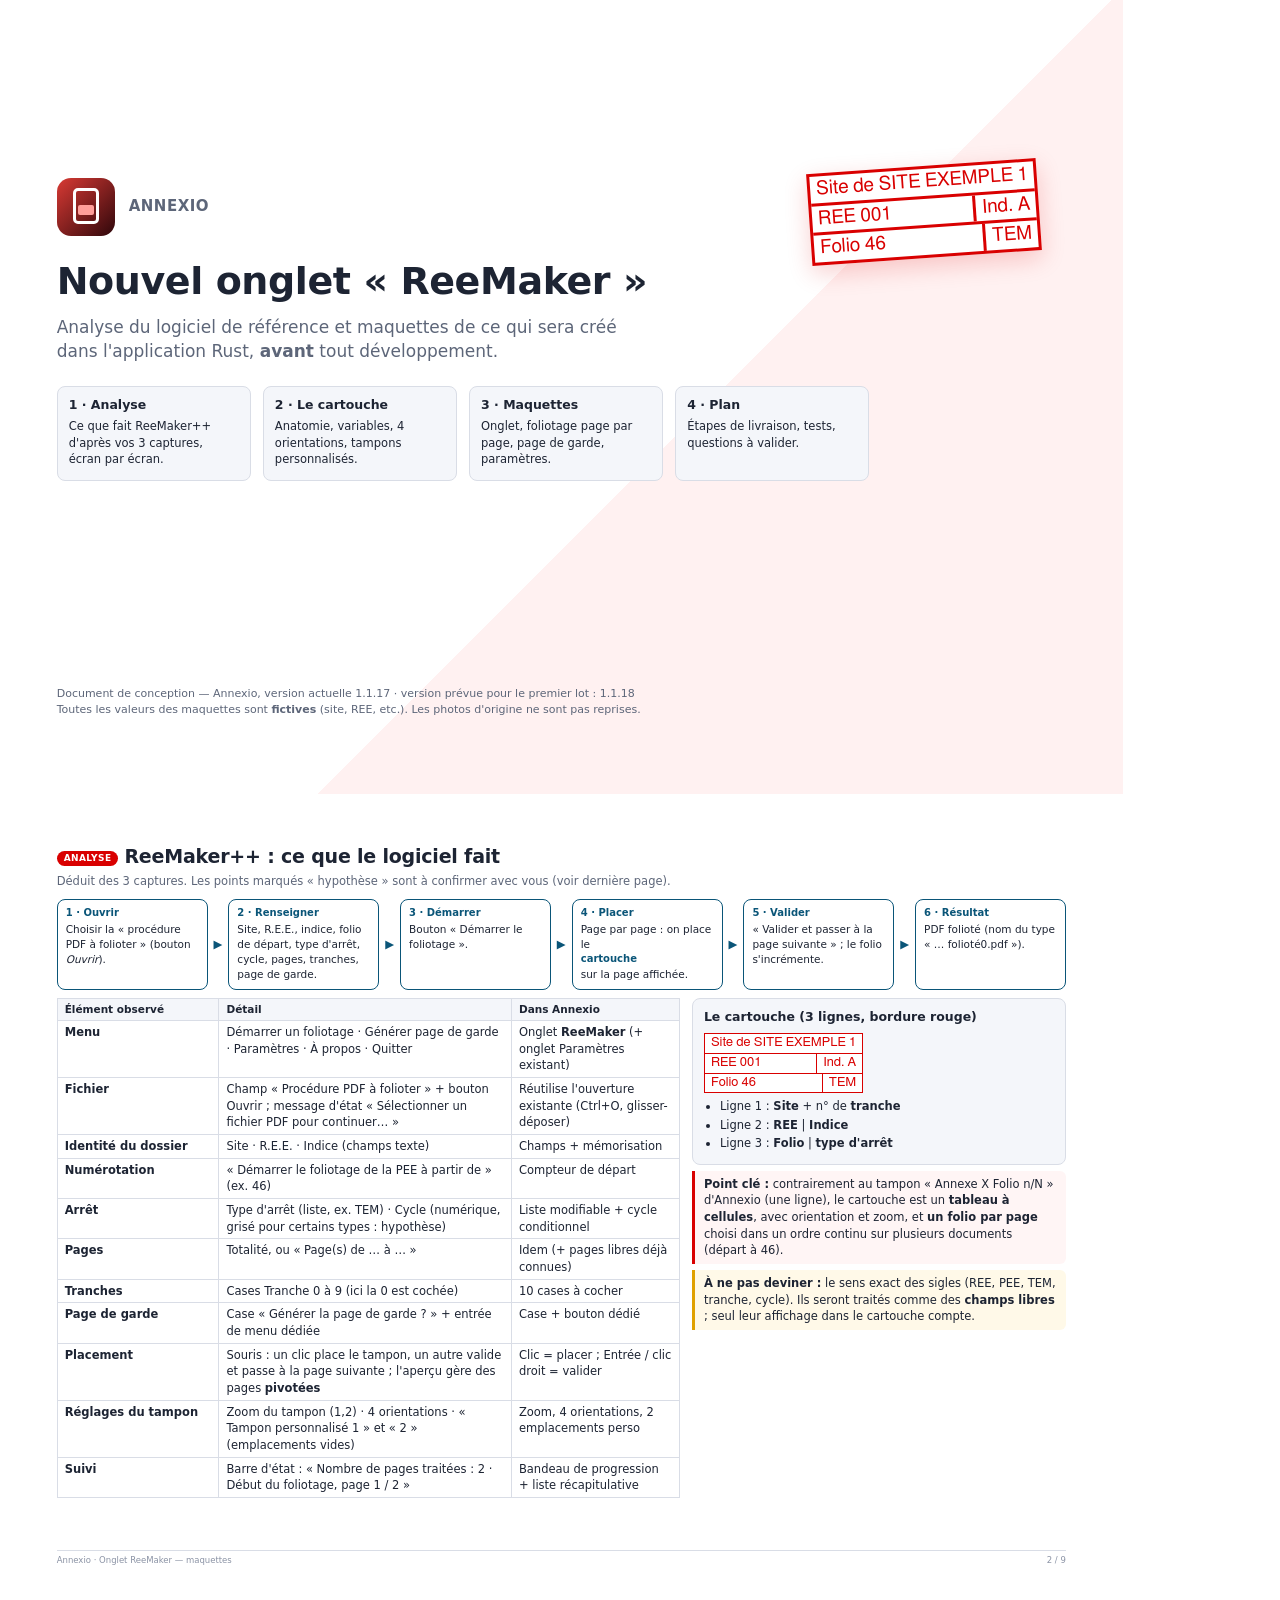
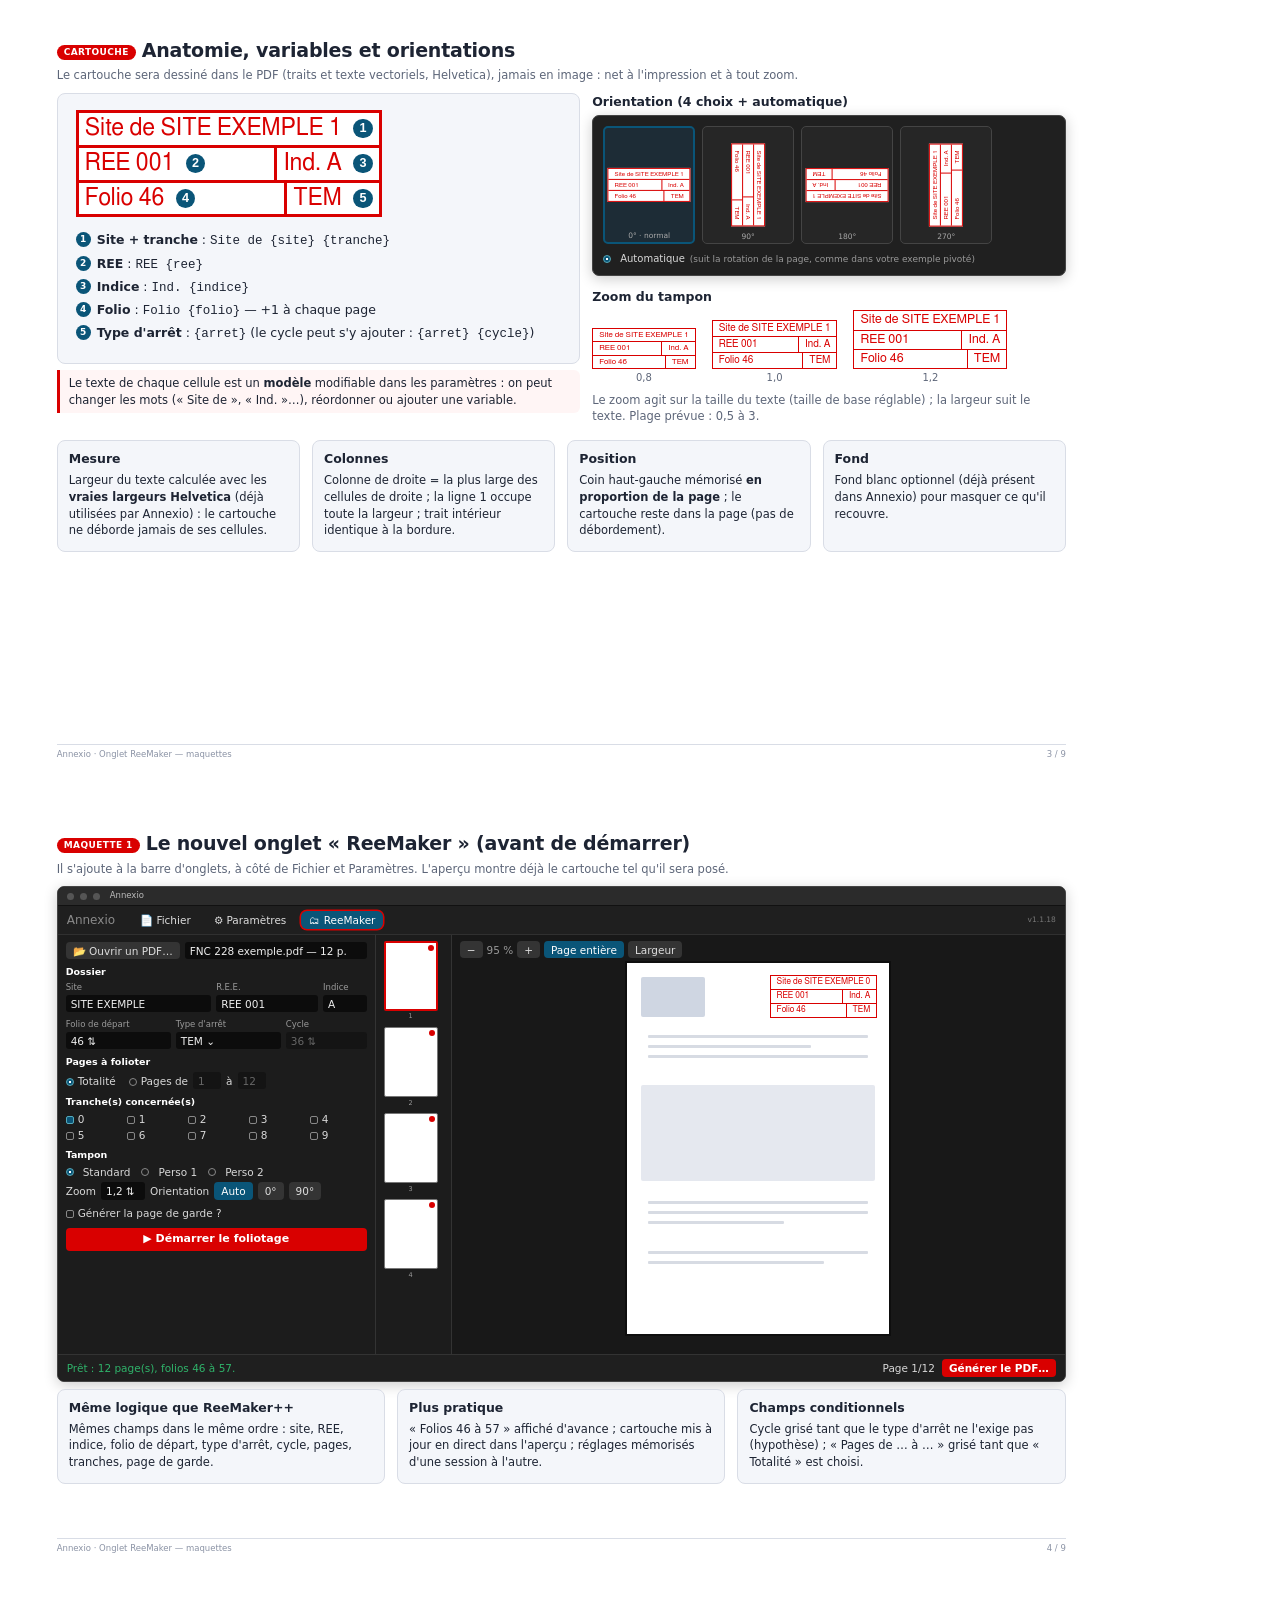
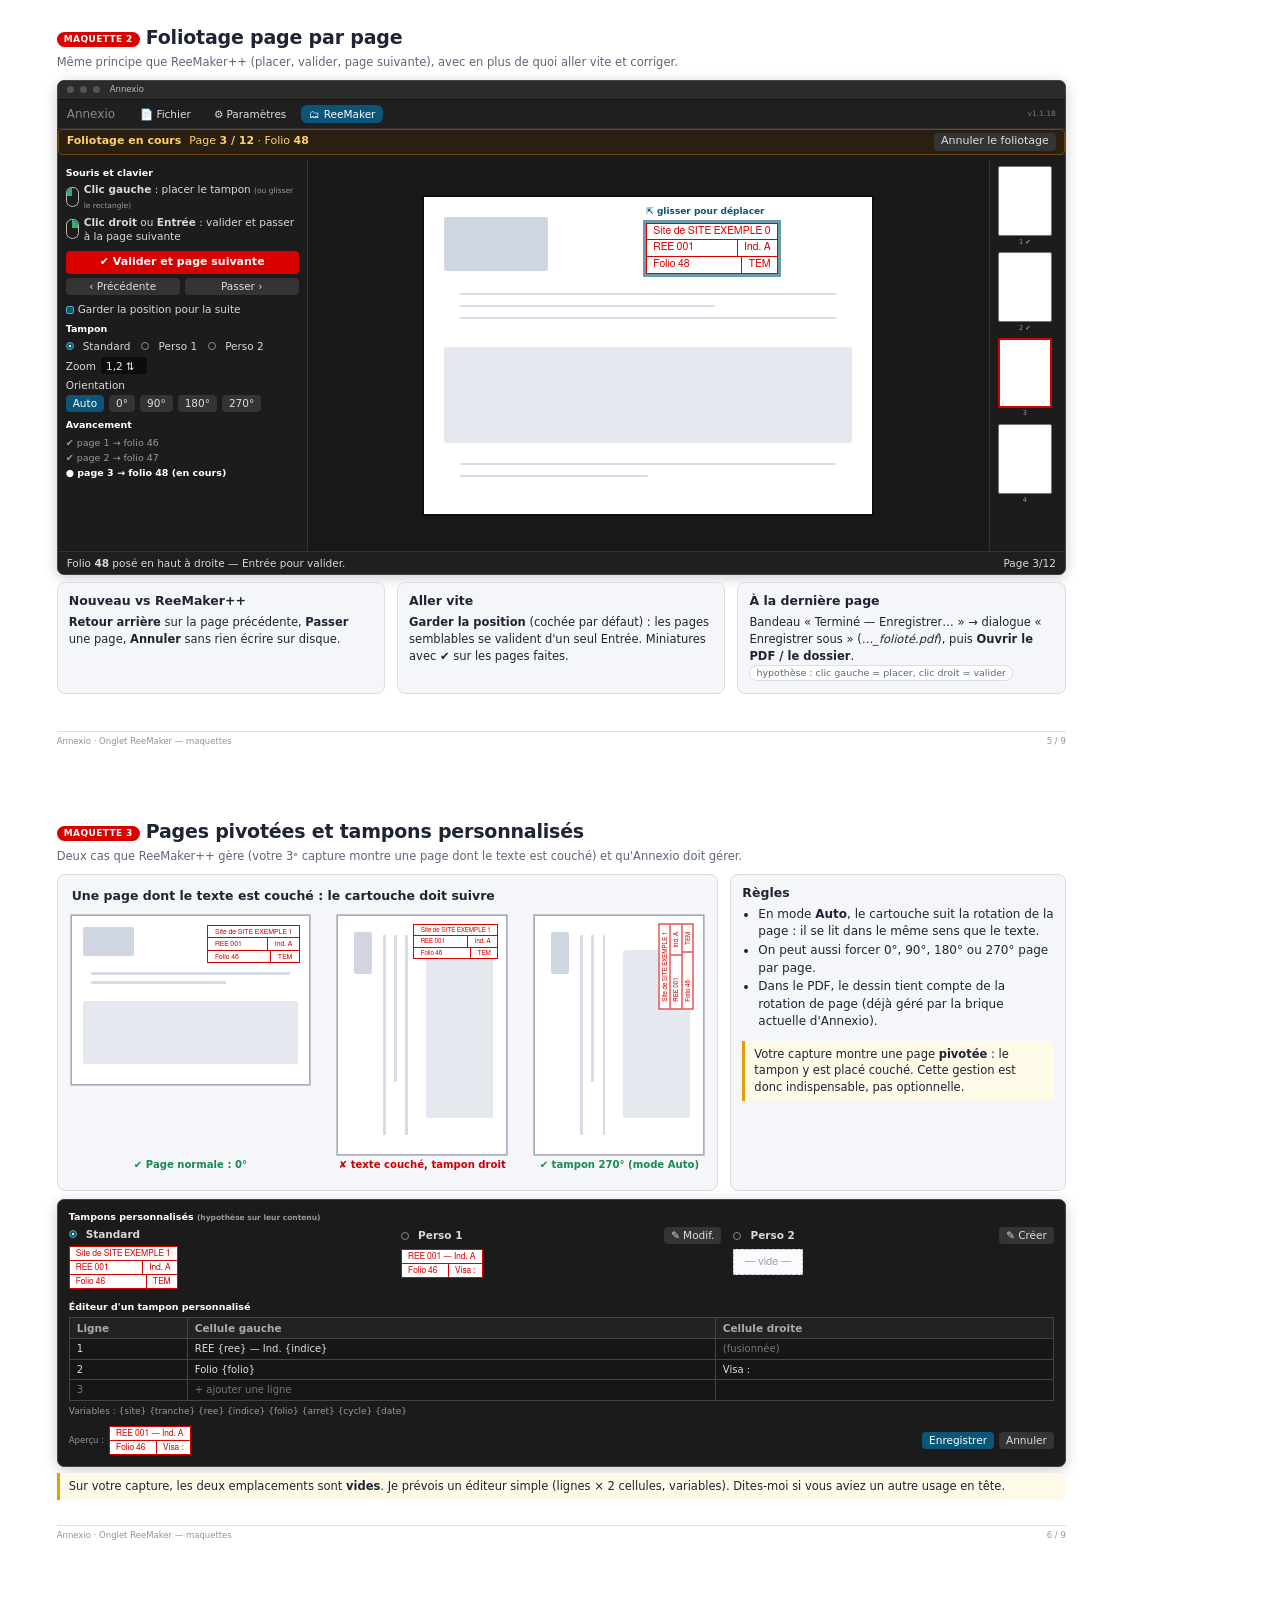
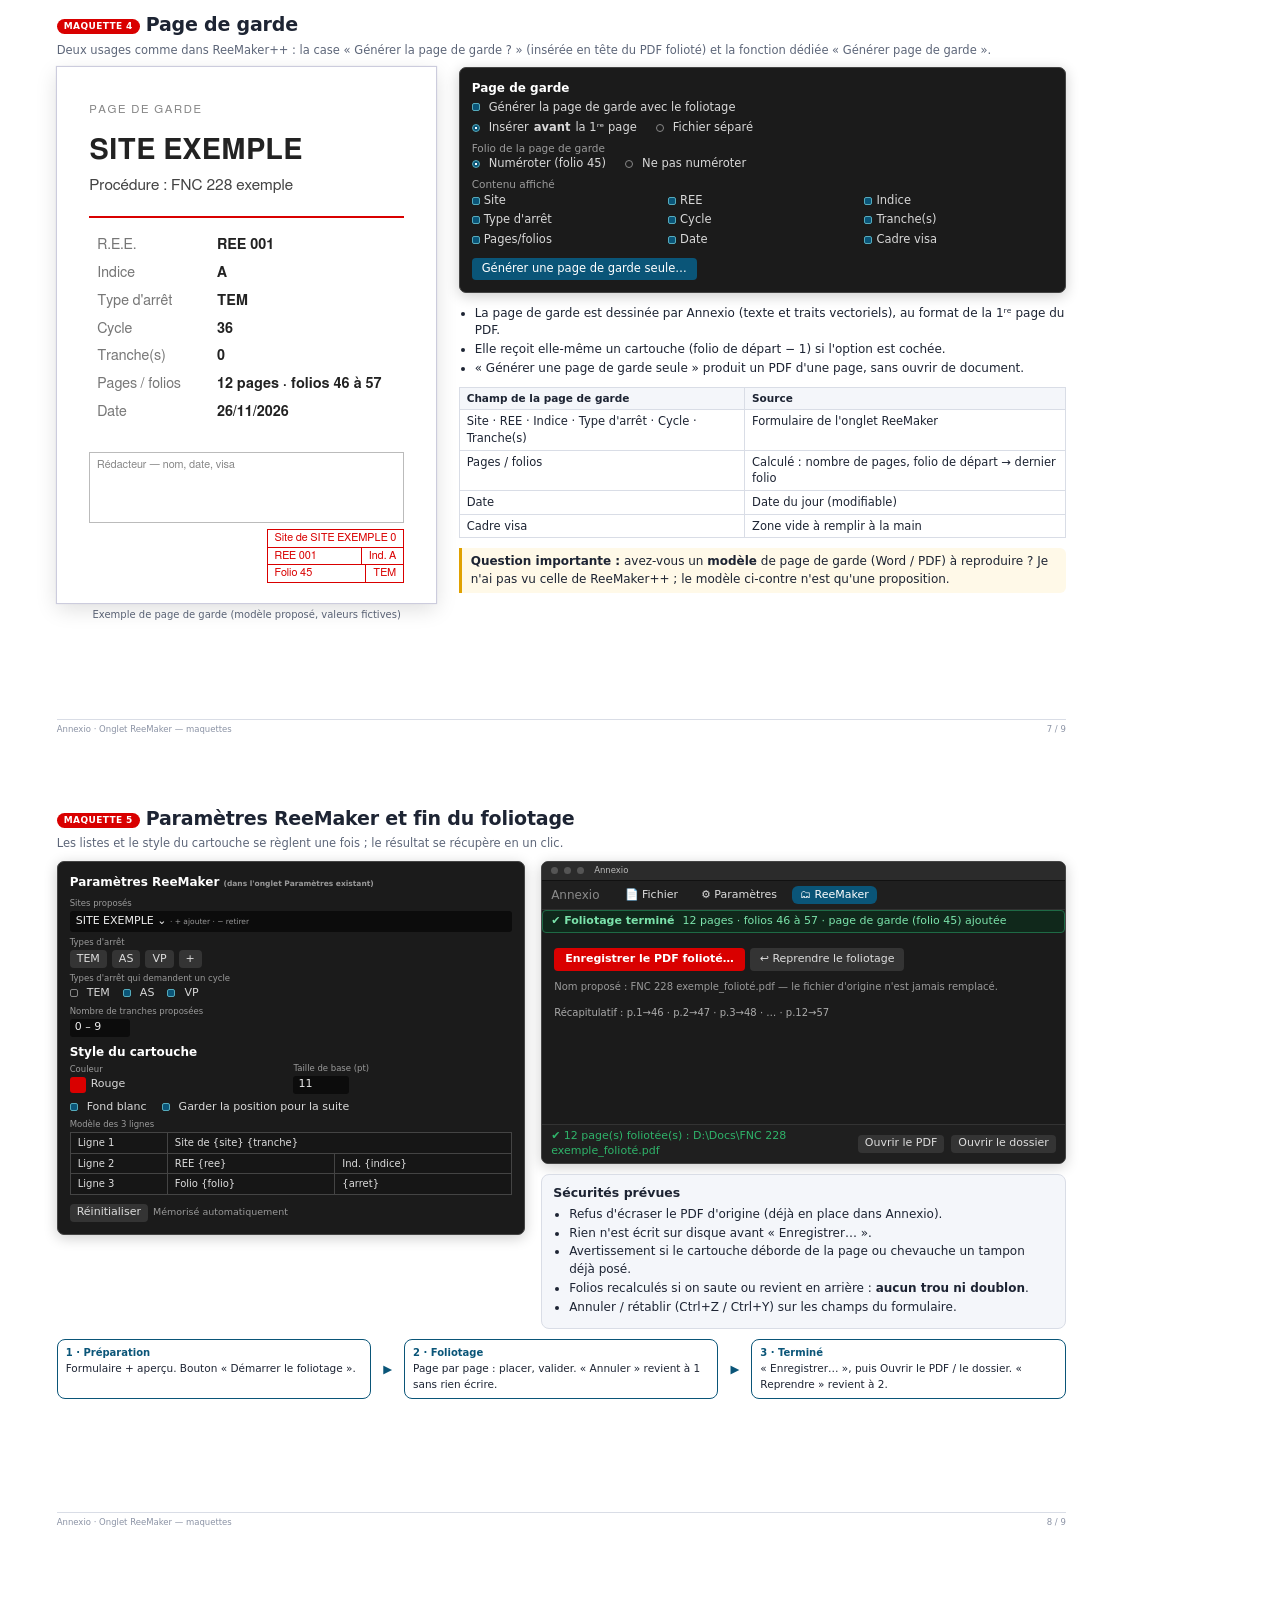
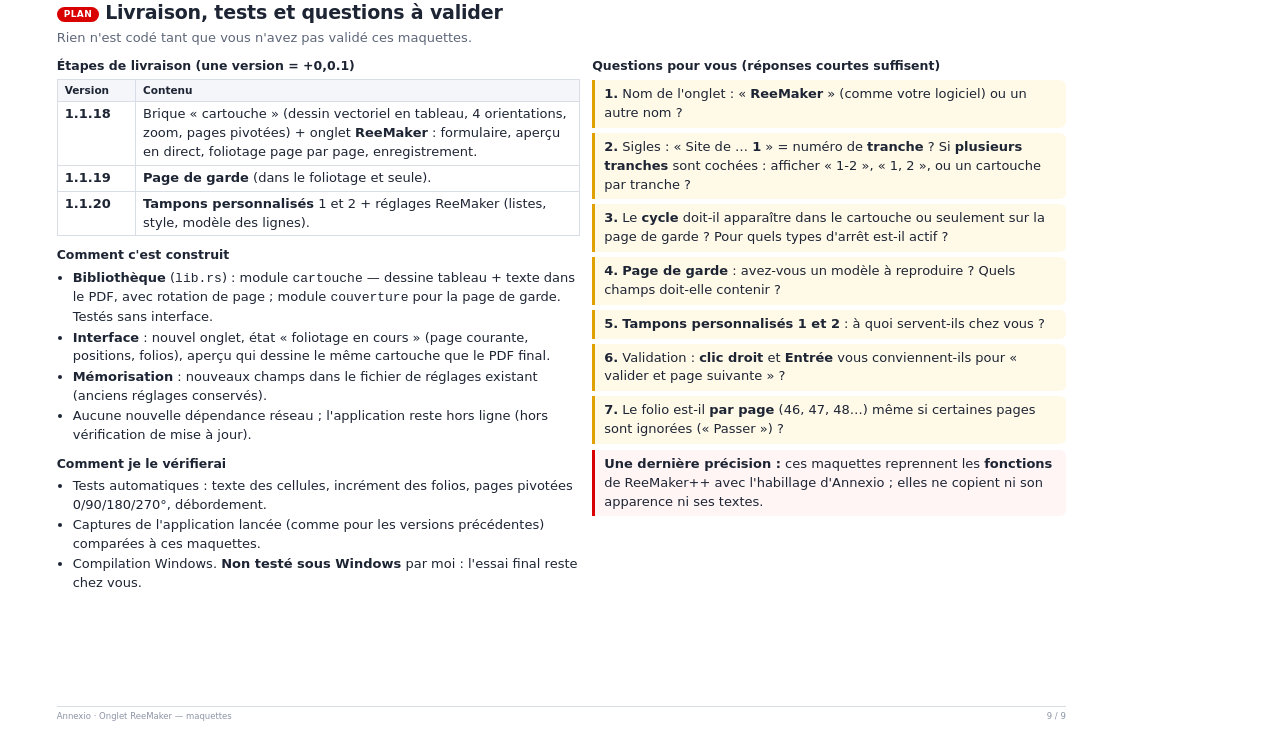
==== docs/maquettes-reemaker.html @ ac5a600b "docs: analyse de ReeMaker++ et maquettes de l'onglet ReeMaker (PDF + source HTML) Co-Authored-By: Cl" ====
<!doctype html>
<html lang="fr">
<head>
<meta charset="utf-8">
<title>Annexio — onglet ReeMaker : analyse et maquettes</title>
<style>
@page { size: 297mm 210mm; margin: 0; }
:root { --red:#d90000; --ink:#1d2433; --mut:#5d6679; --line:#d9dde6; --soft:#f4f6fa; --acc:#0a5578; }
* { box-sizing: border-box; }
html, body { margin:0; padding:0; }
body { font-family: Inter, "DejaVu Sans", sans-serif; color: var(--ink); font-size: 11.5px; line-height: 1.45; }
.page { width:297mm; height:210mm; padding:13mm 15mm 11mm; position:relative; overflow:hidden; page-break-after:always; background:#fff; }
.page:last-child { page-break-after:auto; }
h1 { font-size:27px; margin:0 0 4px; letter-spacing:-.4px; }
h2 { font-size:19px; margin:0 0 3px; letter-spacing:-.2px; }
h3 { font-size:12.5px; margin:0 0 4px; }
.sub { color:var(--mut); margin:0 0 9px; }
.tag { display:inline-block; background:var(--red); color:#fff; font-size:9px; font-weight:700; padding:1px 7px; border-radius:9px; letter-spacing:.4px; vertical-align:2px; margin-right:6px; }
.foot { position:absolute; left:15mm; right:15mm; bottom:5.5mm; display:flex; justify-content:space-between; color:#8b93a5; font-size:8.5px; border-top:1px solid var(--line); padding-top:3px; }
.cols { display:flex; gap:12px; }
.card { background:var(--soft); border:1px solid var(--line); border-radius:8px; padding:9px 11px; }
.card p, .card ul { margin:3px 0; }
ul { padding-left:16px; margin:3px 0; }
li { margin:1.5px 0; }
.note { border-left:3px solid var(--red); background:#fff5f5; padding:5px 9px; border-radius:0 6px 6px 0; margin:6px 0; }
.q { border-left:3px solid #e0a100; background:#fff9e8; padding:5px 9px; border-radius:0 6px 6px 0; margin:5px 0; }
table { border-collapse:collapse; width:100%; }
th, td { border:1px solid var(--line); padding:3px 7px; text-align:left; vertical-align:top; }
th { background:var(--soft); font-size:10.5px; }
.pill { display:inline-block; border:1px solid var(--line); background:#fff; border-radius:9px; padding:0 6px; font-size:9.5px; color:var(--mut); }
.flow { display:flex; align-items:stretch; gap:6px; margin:8px 0; }
.step { flex:1; background:#fff; border:1.5px solid var(--acc); border-radius:8px; padding:6px 8px; font-size:10.5px; position:relative; }
.step b { display:block; color:var(--acc); font-size:10px; margin-bottom:1px; }
.arrow { align-self:center; color:var(--acc); font-weight:700; }

/* ── cartouche ── */
.cart { display:inline-block; border:var(--b,1.5px) solid var(--red); color:var(--red); background:#fff; font-family: FreeSans, Arial, Helvetica, sans-serif; font-size:var(--fs,11px); line-height:1.3; text-align:left; white-space:nowrap; }
.cart .row { display:flex; border-top:var(--b,1.5px) solid var(--red); }
.cart .row:first-child { border-top:0; }
.cart .c { padding:1px 6px; }
.cart .c + .c { border-left:var(--b,1.5px) solid var(--red); }
.cart .g { flex:1; }
.cart .r { text-align:right; }
.cart.empty { border:1.5px dashed #b8bfce; color:#9aa2b4; background:#fafbfd; }
.cart.empty .c { padding:5px 10px; }

/* ── fenêtre Annexio (thème sombre) ── */
.win { width:100%; background:#1b1b1b; color:#d8d8d8; border:1px solid #444; border-radius:7px; overflow:hidden; font-size:9px; line-height:1.35; display:flex; flex-direction:column; box-shadow:0 3px 14px #0003; }
.titlebar { background:#2b2b2b; padding:3px 9px; display:flex; align-items:center; gap:6px; border-bottom:1px solid #111; }
.titlebar .dot { width:7px; height:7px; border-radius:50%; background:#555; }
.titlebar .t { margin-left:4px; color:#bbb; font-size:8.5px; }
.tabs { display:flex; align-items:center; gap:7px; padding:5px 9px; border-bottom:1px solid #303030; background:#1f1f1f; }
.tabs .h { font-size:12px; color:#8a8a8a; margin-right:10px; }
.tab { padding:2px 8px; border-radius:6px; color:#ddd; }
.tab.on { background:var(--acc); color:#fff; }
.tab.new { box-shadow:0 0 0 1.5px var(--red); }
.tabs .v { margin-left:auto; color:#777; font-size:7.5px; }
.body { display:flex; flex:1; min-height:0; }
.left { width:var(--lw,185px); border-right:1px solid #333; padding:7px 8px; overflow:hidden; background:#1c1c1c; }
.thumbs { width:76px; border-right:1px solid #333; padding:6px 8px; background:#1c1c1c; }
.th { width:54px; height:70px; background:#fff; border:1px solid #777; border-radius:2px; margin-bottom:16px; position:relative; }
.th.cur { border:2px solid var(--red); }
.th i { position:absolute; right:2px; top:2px; width:6px; height:6px; border-radius:50%; background:var(--red); }
.th span { position:absolute; bottom:-12px; left:0; right:0; text-align:center; font-size:6.5px; color:#999; }
.prev { flex:1; background:#181818; position:relative; padding:6px 8px; }
.zoom { display:flex; gap:4px; align-items:center; margin-bottom:5px; }
.bar { display:flex; align-items:center; gap:6px; padding:4px 9px; border-top:1px solid #333; background:#1f1f1f; }
.bar .ok { color:#2fb36a; }
.bar .sp { margin-left:auto; display:flex; gap:7px; align-items:center; }
.mouse { display:inline-block; width:13px; height:20px; border:1.5px solid #bbb; border-radius:7px 7px 8px 8px; position:relative; flex:none; }
.mouse::before { content:''; position:absolute; top:0; width:50%; height:8px; background:#2fb36a; }
.mouse.l::before { left:0; border-radius:6px 0 0 0; }
.mouse.r::before { right:0; border-radius:0 6px 0 0; }
.btn { white-space:nowrap; display:inline-block; background:#343434; border-radius:4px; padding:1.5px 7px; color:#ddd; }
.btn.red { background:var(--red); color:#fff; font-weight:700; }
.btn.blue { background:var(--acc); color:#fff; }
.btn.big { padding:4px 8px; text-align:center; display:block; }
.lab { color:#9a9a9a; font-size:8.5px; margin:5px 0 1.5px; }
.sec { color:#fff; font-weight:700; margin:7px 0 3px; font-size:9.5px; }
.inp { background:#0c0c0c; border-radius:3px; padding:1.5px 5px; min-height:14px; color:#eee; display:block; }
.inp.dis { color:#666; background:#141414; }
.row2 { display:flex; gap:5px; align-items:center; }
.cb { display:inline-block; width:8px; height:8px; border:1px solid #888; border-radius:2px; margin-right:4px; vertical-align:-1px; }
.cb.on { background:var(--acc); border-color:#5ab; }
.rb { display:inline-block; width:8px; height:8px; border:1px solid #888; border-radius:50%; margin-right:4px; vertical-align:-1px; }
.rb.on { background:radial-gradient(#fff 0 28%, var(--acc) 32%); border-color:#5ab; }
.grid3 { display:grid; grid-template-columns:repeat(3,1fr); gap:1.5px 4px; }
.sheet { background:#fff; position:relative; box-shadow:0 0 0 2px #0006; margin:0 auto; }
.sheet .ln { position:absolute; left:8%; right:8%; height:2.5px; background:#d7dbe3; border-radius:1px; }
.sheet .bl { position:absolute; background:#e5e8ef; border-radius:2px; }
.banner { background:#2a1f10; border:1px solid #6a4a10; color:#ffcf70; padding:3px 8px; border-radius:4px; margin-bottom:5px; display:flex; gap:8px; align-items:center; }
.hint { color:#999; font-size:7.5px; }
.callout { position:absolute; background:var(--red); color:#fff; font-weight:700; font-size:9px; width:16px; height:16px; border-radius:50%; text-align:center; line-height:16px; box-shadow:0 0 0 2px #fff; }
.legend { counter-reset:n; margin:0; padding:0; list-style:none; }
.legend li { counter-increment:n; padding-left:21px; position:relative; margin:4px 0; }
.legend li::before { content:counter(n); position:absolute; left:0; top:1px; width:15px; height:15px; border-radius:50%; background:var(--acc); color:#fff; font-weight:700; font-size:9px; text-align:center; line-height:15px; }
.orient { display:flex; gap:7px; }
.tile { width:92px; height:118px; background:#262626; border:1px solid #444; border-radius:5px; position:relative; }
.tile.on { border:2px solid var(--acc); background:#1d2c36; }
.tile .cart { position:absolute; left:50%; top:50%; transform:translate(-50%,-50%) rotate(var(--rot,0deg)); --fs:6.2px; --b:1px; }
.tile em { position:absolute; bottom:1px; left:0; right:0; text-align:center; font-style:normal; font-size:7.5px; color:#aaa; }
.bd { font-style:normal; display:inline-block; background:var(--acc); color:#fff; border-radius:50%; font-size:.55em; width:1.55em; height:1.55em; line-height:1.55em; text-align:center; vertical-align:middle; margin-left:.45em; font-family:Inter,sans-serif; font-weight:700; }
.vl { position:absolute; top:8%; bottom:8%; width:2.5px; background:#d7dbe3; border-radius:1px; }
.bad { position:absolute; left:0; right:0; bottom:-17px; text-align:center; font-size:9px; font-weight:700; }
.win.big { font-size:10.5px; }
.kbd { display:inline-block; border:1px solid #c3c9d6; border-bottom-width:2px; background:#fff; border-radius:4px; padding:0 5px; font-size:9.5px; font-family:inherit; }
</style>
</head>
<body>

<!-- ══════════ 1. COUVERTURE ══════════ -->
<section class="page" style="background:linear-gradient(135deg,#fff 0 58%,#fff1f1 58%)">
  <div style="margin-top:34mm">
    <div style="display:flex; align-items:center; gap:14px; margin-bottom:18px">
      <div style="width:58px;height:58px;border-radius:14px;background:linear-gradient(135deg,#d93a34,#2f070b);position:relative">
        <div style="position:absolute;left:16px;top:10px;width:26px;height:36px;border:3.5px solid #fff;border-radius:5px"></div>
        <div style="position:absolute;left:21px;top:27px;width:16px;height:10px;background:#ff9f9a;border-radius:2px"></div>
      </div>
      <div style="font-size:15px;color:var(--mut);letter-spacing:.5px;font-weight:600">ANNEXIO</div>
    </div>
    <h1 style="font-size:38px">Nouvel onglet « ReeMaker »</h1>
    <p style="font-size:17px;color:var(--mut);margin:6px 0 22px">Analyse du logiciel de référence et maquettes de ce qui sera créé<br>dans l'application Rust, <b>avant</b> tout développement.</p>
    <div class="cols" style="max-width:215mm">
      <div class="card" style="flex:1"><h3>1 · Analyse</h3><p>Ce que fait ReeMaker++ d'après vos 3 captures, écran par écran.</p></div>
      <div class="card" style="flex:1"><h3>2 · Le cartouche</h3><p>Anatomie, variables, 4 orientations, tampons personnalisés.</p></div>
      <div class="card" style="flex:1"><h3>3 · Maquettes</h3><p>Onglet, foliotage page par page, page de garde, paramètres.</p></div>
      <div class="card" style="flex:1"><h3>4 · Plan</h3><p>Étapes de livraison, tests, questions à valider.</p></div>
    </div>
  </div>
  <div style="position:absolute; left:15mm; bottom:20mm; color:var(--mut); font-size:11px">
    Document de conception — Annexio, version actuelle 1.1.17 · version prévue pour le premier lot : 1.1.18<br>
    Toutes les valeurs des maquettes sont <b>fictives</b> (site, REE, etc.). Les photos d'origine ne sont pas reprises.
  </div>
  <div style="position:absolute; right:22mm; top:44mm" >
    <div class="cart" style="--fs:19px;--b:3px;transform:rotate(-4deg);box-shadow:0 8px 24px #d9000030">
      <div class="row"><div class="c g">Site de SITE EXEMPLE 1</div></div>
      <div class="row"><div class="c g">REE 001</div><div class="c">Ind. A</div></div>
      <div class="row"><div class="c g">Folio 46</div><div class="c">TEM</div></div>
    </div>
  </div>
</section>

<!-- ══════════ 2. ANALYSE ══════════ -->
<section class="page">
  <h2><span class="tag">ANALYSE</span>ReeMaker++ : ce que le logiciel fait</h2>
  <p class="sub">Déduit des 3 captures. Les points marqués « hypothèse » sont à confirmer avec vous (voir dernière page).</p>

  <div class="flow">
    <div class="step"><b>1 · Ouvrir</b>Choisir la « procédure PDF à folioter » (bouton <i>Ouvrir</i>).</div><div class="arrow">▶</div>
    <div class="step"><b>2 · Renseigner</b>Site, R.E.E., indice, folio de départ, type d'arrêt, cycle, pages, tranches, page de garde.</div><div class="arrow">▶</div>
    <div class="step"><b>3 · Démarrer</b>Bouton « Démarrer le foliotage ».</div><div class="arrow">▶</div>
    <div class="step"><b>4 · Placer</b>Page par page : on place le <b>cartouche</b> sur la page affichée.</div><div class="arrow">▶</div>
    <div class="step"><b>5 · Valider</b>« Valider et passer à la page suivante » ; le folio s'incrémente.</div><div class="arrow">▶</div>
    <div class="step"><b>6 · Résultat</b>PDF folioté (nom du type « … folioté0.pdf »).</div>
  </div>

  <div class="cols">
    <div style="flex:1.25">
      <table>
        <tr><th style="width:26%">Élément observé</th><th>Détail</th><th style="width:27%">Dans Annexio</th></tr>
        <tr><td><b>Menu</b></td><td>Démarrer un foliotage · Générer page de garde · Paramètres · À propos · Quitter</td><td>Onglet <b>ReeMaker</b> (+ onglet Paramètres existant)</td></tr>
        <tr><td><b>Fichier</b></td><td>Champ « Procédure PDF à folioter » + bouton Ouvrir ; message d'état « Sélectionner un fichier PDF pour continuer… »</td><td>Réutilise l'ouverture existante (Ctrl+O, glisser-déposer)</td></tr>
        <tr><td><b>Identité du dossier</b></td><td>Site · R.E.E. · Indice (champs texte)</td><td>Champs + mémorisation</td></tr>
        <tr><td><b>Numérotation</b></td><td>« Démarrer le foliotage de la PEE à partir de » (ex. 46)</td><td>Compteur de départ</td></tr>
        <tr><td><b>Arrêt</b></td><td>Type d'arrêt (liste, ex. TEM) · Cycle (numérique, grisé pour certains types : hypothèse)</td><td>Liste modifiable + cycle conditionnel</td></tr>
        <tr><td><b>Pages</b></td><td>Totalité, ou « Page(s) de … à … »</td><td>Idem (+ pages libres déjà connues)</td></tr>
        <tr><td><b>Tranches</b></td><td>Cases Tranche 0 à 9 (ici la 0 est cochée)</td><td>10 cases à cocher</td></tr>
        <tr><td><b>Page de garde</b></td><td>Case « Générer la page de garde ? » + entrée de menu dédiée</td><td>Case + bouton dédié</td></tr>
        <tr><td><b>Placement</b></td><td>Souris : un clic place le tampon, un autre valide et passe à la page suivante ; l'aperçu gère des pages <b>pivotées</b></td><td>Clic = placer ; Entrée / clic droit = valider</td></tr>
        <tr><td><b>Réglages du tampon</b></td><td>Zoom du tampon (1,2) · 4 orientations · « Tampon personnalisé 1 » et « 2 » (emplacements vides)</td><td>Zoom, 4 orientations, 2 emplacements perso</td></tr>
        <tr><td><b>Suivi</b></td><td>Barre d'état : « Nombre de pages traitées : 2 · Début du foliotage, page 1 / 2 »</td><td>Bandeau de progression + liste récapitulative</td></tr>
      </table>
    </div>
    <div style="flex:.75">
      <div class="card">
        <h3>Le cartouche (3 lignes, bordure rouge)</h3>
        <div style="margin:7px 0 5px">
          <div class="cart" style="--fs:13px"><div class="row"><div class="c g">Site de SITE EXEMPLE 1</div></div><div class="row"><div class="c g">REE 001</div><div class="c">Ind. A</div></div><div class="row"><div class="c g">Folio 46</div><div class="c">TEM</div></div></div>
        </div>
        <ul>
          <li>Ligne 1 : <b>Site</b> + n° de <b>tranche</b></li>
          <li>Ligne 2 : <b>REE</b> | <b>Indice</b></li>
          <li>Ligne 3 : <b>Folio</b> | <b>type d'arrêt</b></li>
        </ul>
      </div>
      <div class="note"><b>Point clé :</b> contrairement au tampon « Annexe X Folio n/N » d'Annexio (une ligne), le cartouche est un <b>tableau à cellules</b>, avec orientation et zoom, et <b>un folio par page</b> choisi dans un ordre continu sur plusieurs documents (départ à 46).</div>
      <div class="q"><b>À ne pas deviner :</b> le sens exact des sigles (REE, PEE, TEM, tranche, cycle). Ils seront traités comme des <b>champs libres</b> ; seul leur affichage dans le cartouche compte.</div>
    </div>
  </div>
  <div class="foot"><span>Annexio · Onglet ReeMaker — maquettes</span><span>2 / 9</span></div>
</section>

<!-- ══════════ 3. CARTOUCHE ══════════ -->
<section class="page">
  <h2><span class="tag">CARTOUCHE</span>Anatomie, variables et orientations</h2>
  <p class="sub">Le cartouche sera dessiné dans le PDF (traits et texte vectoriels, Helvetica), jamais en image : net à l'impression et à tout zoom.</p>
  <div class="cols">
    <div style="flex:1.05">
      <div class="card" style="padding:16px 18px">
        <div class="cart" style="--fs:23px;--b:3px">
          <div class="row"><div class="c g">Site de SITE EXEMPLE 1 <i class="bd">1</i></div></div>
          <div class="row"><div class="c g">REE 001 <i class="bd">2</i></div><div class="c">Ind. A <i class="bd">3</i></div></div>
          <div class="row"><div class="c g">Folio 46 <i class="bd">4</i></div><div class="c">TEM <i class="bd">5</i></div></div>
        </div>
        <ol class="legend" style="margin-top:14px;font-size:12.5px">
          <li><b>Site + tranche</b> : <code>Site de {site} {tranche}</code></li>
          <li><b>REE</b> : <code>REE {ree}</code></li>
          <li><b>Indice</b> : <code>Ind. {indice}</code></li>
          <li><b>Folio</b> : <code>Folio {folio}</code> — +1 à chaque page</li>
          <li><b>Type d'arrêt</b> : <code>{arret}</code> (le cycle peut s'y ajouter : <code>{arret} {cycle}</code>)</li>
        </ol>
      </div>
      <div class="note">Le texte de chaque cellule est un <b>modèle</b> modifiable dans les paramètres : on peut changer les mots (« Site de », « Ind. »…), réordonner ou ajouter une variable.</div>
    </div>
    <div style="flex:.95">
      <h3>Orientation (4 choix + automatique)</h3>
      <div class="win" style="background:#202020; padding:10px">
        <div class="orient">
          <div class="tile on" style="--rot:0deg"><div class="cart" style="--fs:6.2px;--b:1px;"><div class="row"><div class="c g">Site de SITE EXEMPLE 1</div></div><div class="row"><div class="c g">REE 001</div><div class="c">Ind. A</div></div><div class="row"><div class="c g">Folio 46</div><div class="c">TEM</div></div></div><em>0° · normal</em></div>
          <div class="tile" style="--rot:90deg"><div class="cart" style="--fs:6.2px;--b:1px;"><div class="row"><div class="c g">Site de SITE EXEMPLE 1</div></div><div class="row"><div class="c g">REE 001</div><div class="c">Ind. A</div></div><div class="row"><div class="c g">Folio 46</div><div class="c">TEM</div></div></div><em>90°</em></div>
          <div class="tile" style="--rot:180deg"><div class="cart" style="--fs:6.2px;--b:1px;"><div class="row"><div class="c g">Site de SITE EXEMPLE 1</div></div><div class="row"><div class="c g">REE 001</div><div class="c">Ind. A</div></div><div class="row"><div class="c g">Folio 46</div><div class="c">TEM</div></div></div><em>180°</em></div>
          <div class="tile" style="--rot:270deg"><div class="cart" style="--fs:6.2px;--b:1px;"><div class="row"><div class="c g">Site de SITE EXEMPLE 1</div></div><div class="row"><div class="c g">REE 001</div><div class="c">Ind. A</div></div><div class="row"><div class="c g">Folio 46</div><div class="c">TEM</div></div></div><em>270°</em></div>
        </div>
        <div style="margin-top:8px;font-size:10px" class="row2"><span class="rb on"></span>Automatique <span class="hint" style="font-size:9px">(suit la rotation de la page, comme dans votre exemple pivoté)</span></div>
      </div>
      <h3 style="margin-top:12px">Zoom du tampon</h3>
      <div class="cols" style="align-items:flex-end;gap:16px">
        <div style="text-align:center"><div class="cart" style="--fs:8px;--b:1px;"><div class="row"><div class="c g">Site de SITE EXEMPLE 1</div></div><div class="row"><div class="c g">REE 001</div><div class="c">Ind. A</div></div><div class="row"><div class="c g">Folio 46</div><div class="c">TEM</div></div></div><div style="color:#5d6679;font-size:10px;margin-top:2px">0,8</div></div>
        <div style="text-align:center"><div class="cart" style="--fs:10px;--b:1.2px;"><div class="row"><div class="c g">Site de SITE EXEMPLE 1</div></div><div class="row"><div class="c g">REE 001</div><div class="c">Ind. A</div></div><div class="row"><div class="c g">Folio 46</div><div class="c">TEM</div></div></div><div style="color:#5d6679;font-size:10px;margin-top:2px">1,0</div></div>
        <div style="text-align:center"><div class="cart" style="--fs:12.5px;--b:1.5px;"><div class="row"><div class="c g">Site de SITE EXEMPLE 1</div></div><div class="row"><div class="c g">REE 001</div><div class="c">Ind. A</div></div><div class="row"><div class="c g">Folio 46</div><div class="c">TEM</div></div></div><div style="color:#5d6679;font-size:10px;margin-top:2px">1,2</div></div>
      </div>
      <p class="sub" style="margin-top:6px">Le zoom agit sur la taille du texte (taille de base réglable) ; la largeur suit le texte. Plage prévue : 0,5 à 3.</p>
    </div>
  </div>
  <div class="cols" style="margin-top:6px">
    <div class="card" style="flex:1"><h3>Mesure</h3><p>Largeur du texte calculée avec les <b>vraies largeurs Helvetica</b> (déjà utilisées par Annexio) : le cartouche ne déborde jamais de ses cellules.</p></div>
    <div class="card" style="flex:1"><h3>Colonnes</h3><p>Colonne de droite = la plus large des cellules de droite ; la ligne 1 occupe toute la largeur ; trait intérieur identique à la bordure.</p></div>
    <div class="card" style="flex:1"><h3>Position</h3><p>Coin haut-gauche mémorisé <b>en proportion de la page</b> ; le cartouche reste dans la page (pas de débordement).</p></div>
    <div class="card" style="flex:1"><h3>Fond</h3><p>Fond blanc optionnel (déjà présent dans Annexio) pour masquer ce qu'il recouvre.</p></div>
  </div>
  <div class="foot"><span>Annexio · Onglet ReeMaker — maquettes</span><span>3 / 9</span></div>
</section>

<!-- ══════════ 4. MAQUETTE : ONGLET ══════════ -->
<section class="page">
  <h2><span class="tag">MAQUETTE 1</span>Le nouvel onglet « ReeMaker » (avant de démarrer)</h2>
  <p class="sub">Il s'ajoute à la barre d'onglets, à côté de Fichier et Paramètres. L'aperçu montre déjà le cartouche tel qu'il sera posé.</p>
  <div class="win big" style="height:131mm">
    <div class="titlebar"><span class="dot"></span><span class="dot"></span><span class="dot"></span><span class="t">Annexio</span></div>
    <div class="tabs"><span class="h">Annexio</span><span class="tab">📄 Fichier</span><span class="tab">⚙ Paramètres</span><span class="tab on new">🗂 ReeMaker</span><span class="v">v1.1.18</span></div>
    <div class="body">
      <div class="left" style="--lw:318px">
        <div class="row2"><div class="btn" style="flex:none">📂 Ouvrir un PDF…</div><div class="inp" style="flex:1">FNC 228 exemple.pdf — 12 p.</div></div>
        <div class="sec">Dossier</div>
        <div class="row2"><div style="flex:2"><div class="lab" style="margin-top:0">Site</div><div class="inp">SITE EXEMPLE</div></div><div style="flex:1.4"><div class="lab" style="margin-top:0">R.E.E.</div><div class="inp">REE 001</div></div><div style="flex:.6"><div class="lab" style="margin-top:0">Indice</div><div class="inp">A</div></div></div>
        <div class="row2" style="margin-top:2px"><div style="flex:1.3"><div class="lab">Folio de départ</div><div class="inp">46 ⇅</div></div><div style="flex:1.3"><div class="lab">Type d'arrêt</div><div class="inp">TEM ⌄</div></div><div style="flex:1"><div class="lab">Cycle</div><div class="inp dis">36 ⇅</div></div></div>
        <div class="sec">Pages à folioter</div>
        <div class="row2"><span><span class="rb on"></span>Totalité</span><span style="margin-left:8px"><span class="rb"></span>Pages de</span><span class="inp dis" style="width:28px">1</span>à<span class="inp dis" style="width:28px">12</span></div>
        <div class="sec">Tranche(s) concernée(s)</div>
        <div style="display:grid;grid-template-columns:repeat(5,1fr);gap:2px 4px"><span><i class="cb on"></i>0</span><span><i class="cb"></i>1</span><span><i class="cb"></i>2</span><span><i class="cb"></i>3</span><span><i class="cb"></i>4</span><span><i class="cb"></i>5</span><span><i class="cb"></i>6</span><span><i class="cb"></i>7</span><span><i class="cb"></i>8</span><span><i class="cb"></i>9</span></div>
        <div class="sec">Tampon</div>
        <div class="row2"><span class="rb on"></span>Standard <span class="rb" style="margin-left:6px"></span>Perso 1 <span class="rb" style="margin-left:6px"></span>Perso 2</div>
        <div class="row2" style="margin-top:3px">Zoom <span class="inp" style="width:44px">1,2 ⇅</span> Orientation <span class="btn blue">Auto</span><span class="btn">0°</span><span class="btn">90°</span></div>
        <div style="margin-top:6px"><i class="cb"></i>Générer la page de garde ?</div>
        <div class="btn red big" style="margin-top:8px;font-size:11px">▶ Démarrer le foliotage</div>
      </div>
      <div class="thumbs"><div class="th cur"><i></i><span>1</span></div><div class="th"><i></i><span>2</span></div><div class="th"><i></i><span>3</span></div><div class="th"><i></i><span>4</span></div></div>
      <div class="prev">
        <div class="zoom"><span class="btn">−</span><span style="color:#999">95 %</span><span class="btn">+</span><span class="btn blue">Page entière</span><span class="btn">Largeur</span></div>
        <div class="sheet" style="width:262px;height:371px">
          <div class="bl" style="left:14px;top:14px;width:64px;height:40px;background:#cfd6e2"></div>
          <div class="ln" style="top:72px"></div><div class="ln" style="top:82px;right:30%"></div><div class="ln" style="top:92px"></div>
          <div class="bl" style="left:14px;right:14px;top:122px;height:96px"></div>
          <div class="ln" style="top:238px"></div><div class="ln" style="top:248px"></div><div class="ln" style="top:258px;right:40%"></div>
          <div class="ln" style="top:288px"></div><div class="ln" style="top:298px;right:25%"></div>
          <div class="cart" style="--fs:8.4px;--b:1.2px;position:absolute;right:12px;top:12px"><div class="row"><div class="c g">Site de SITE EXEMPLE 0</div></div><div class="row"><div class="c g">REE 001</div><div class="c">Ind. A</div></div><div class="row"><div class="c g">Folio 46</div><div class="c">TEM</div></div></div>
        </div>
      </div>
    </div>
    <div class="bar"><span class="ok">Prêt : 12 page(s), folios 46 à 57.</span><span class="sp"><span>Page 1/12</span><span class="btn red">Générer le PDF…</span></span></div>
  </div>
  <div class="cols" style="margin-top:7px">
    <div class="card" style="flex:1"><h3>Même logique que ReeMaker++</h3><p>Mêmes champs dans le même ordre : site, REE, indice, folio de départ, type d'arrêt, cycle, pages, tranches, page de garde.</p></div>
    <div class="card" style="flex:1"><h3>Plus pratique</h3><p>« Folios 46 à 57 » affiché d'avance ; cartouche mis à jour en direct dans l'aperçu ; réglages mémorisés d'une session à l'autre.</p></div>
    <div class="card" style="flex:1"><h3>Champs conditionnels</h3><p>Cycle grisé tant que le type d'arrêt ne l'exige pas (hypothèse) ; « Pages de … à … » grisé tant que « Totalité » est choisi.</p></div>
  </div>
  <div class="foot"><span>Annexio · Onglet ReeMaker — maquettes</span><span>4 / 9</span></div>
</section>

<!-- ══════════ 5. MAQUETTE : FOLIOTAGE PAGE PAR PAGE ══════════ -->
<section class="page">
  <h2><span class="tag">MAQUETTE 2</span>Foliotage page par page</h2>
  <p class="sub">Même principe que ReeMaker++ (placer, valider, page suivante), avec en plus de quoi aller vite et corriger.</p>
  <div class="win big" style="height:131mm">
    <div class="titlebar"><span class="dot"></span><span class="dot"></span><span class="dot"></span><span class="t">Annexio</span></div>
    <div class="tabs"><span class="h">Annexio</span><span class="tab">📄 Fichier</span><span class="tab">⚙ Paramètres</span><span class="tab on">🗂 ReeMaker</span><span class="v">v1.1.18</span></div>
    <div class="banner" style="font-size:11px"><b>Foliotage en cours</b><span>Page <b>3 / 12</b> · Folio <b>48</b></span><span style="margin-left:auto" class="btn">Annuler le foliotage</span></div>
    <div class="body">
      <div class="left" style="--lw:250px">
        <div class="sec" style="margin-top:0">Souris et clavier</div>
        <div class="row2"><span class="mouse l"></span><span><b>Clic gauche</b> : placer le tampon <span class="hint">(ou glisser le rectangle)</span></span></div>
        <div class="row2" style="margin-top:4px"><span class="mouse r"></span><span><b>Clic droit</b> ou <b>Entrée</b> : valider et passer à la page suivante</span></div>
        <div class="btn red big" style="margin-top:8px;font-size:11px">✔ Valider et page suivante</div>
        <div class="row2" style="margin-top:4px"><span class="btn" style="flex:1;text-align:center">‹ Précédente</span><span class="btn" style="flex:1;text-align:center">Passer ›</span></div>
        <div style="margin-top:7px"><i class="cb on"></i>Garder la position pour la suite</div>
        <div class="sec">Tampon</div>
        <div class="row2"><span class="rb on"></span>Standard <span class="rb" style="margin-left:6px"></span>Perso 1 <span class="rb" style="margin-left:6px"></span>Perso 2</div>
        <div class="row2" style="margin-top:4px">Zoom <span class="inp" style="width:46px">1,2 ⇅</span></div>
        <div style="margin-top:4px">Orientation</div><div class="row2" style="margin-top:2px"><span class="btn blue">Auto</span><span class="btn">0°</span><span class="btn">90°</span><span class="btn">180°</span><span class="btn">270°</span></div>
        <div class="sec">Avancement</div>
        <div class="hint" style="font-size:9.5px;line-height:1.6">✔ page 1 → folio 46<br>✔ page 2 → folio 47<br><b style="color:#fff">● page 3 → folio 48 (en cours)</b></div>
      </div>
      <div class="prev" style="display:flex; align-items:center; justify-content:center">
        <div class="sheet" style="width:448px;height:317px">
          <div class="bl" style="left:20px;top:20px;width:104px;height:54px;background:#cfd6e2"></div>
          <div class="ln" style="top:96px"></div><div class="ln" style="top:108px;right:35%"></div><div class="ln" style="top:120px"></div>
          <div class="bl" style="left:20px;right:20px;top:150px;height:96px"></div>
          <div class="ln" style="top:266px"></div><div class="ln" style="top:278px;right:50%"></div>
          <div class="cart" style="--fs:10.5px;--b:1.5px;position:absolute;left:222px;top:26px;box-shadow:0 0 0 3px #0a557899"><div class="row"><div class="c g">Site de SITE EXEMPLE 0</div></div><div class="row"><div class="c g">REE 001</div><div class="c">Ind. A</div></div><div class="row"><div class="c g">Folio 48</div><div class="c">TEM</div></div></div>
          <div style="position:absolute;left:222px;top:8px;font-size:9px;color:#0a5578;font-weight:700">⇱ glisser pour déplacer</div>
        </div>
      </div>
      <div class="thumbs" style="border-left:1px solid #333;border-right:0"><div class="th"><span>1 ✔</span></div><div class="th"><span>2 ✔</span></div><div class="th cur"><span>3</span></div><div class="th"><span>4</span></div></div>
    </div>
    <div class="bar"><span>Folio <b>48</b> posé en haut à droite — Entrée pour valider.</span><span class="sp"><span>Page 3/12</span></span></div>
  </div>
  <div class="cols" style="margin-top:7px">
    <div class="card" style="flex:1"><h3>Nouveau vs ReeMaker++</h3><p><b>Retour arrière</b> sur la page précédente, <b>Passer</b> une page, <b>Annuler</b> sans rien écrire sur disque.</p></div>
    <div class="card" style="flex:1"><h3>Aller vite</h3><p><b>Garder la position</b> (cochée par défaut) : les pages semblables se valident d'un seul Entrée. Miniatures avec ✔ sur les pages faites.</p></div>
    <div class="card" style="flex:1"><h3>À la dernière page</h3><p>Bandeau « Terminé — Enregistrer… » → dialogue « Enregistrer sous » (<i>…_folioté.pdf</i>), puis <b>Ouvrir le PDF / le dossier</b>. <span class="pill">hypothèse : clic gauche = placer, clic droit = valider</span></p></div>
  </div>
  <div class="foot"><span>Annexio · Onglet ReeMaker — maquettes</span><span>5 / 9</span></div>
</section>

<!-- ══════════ 6. MAQUETTE : PAGES PIVOTÉES + TAMPONS PERSO ══════════ -->
<section class="page">
  <h2><span class="tag">MAQUETTE 3</span>Pages pivotées et tampons personnalisés</h2>
  <p class="sub">Deux cas que ReeMaker++ gère (votre 3ᵉ capture montre une page dont le texte est couché) et qu'Annexio doit gérer.</p>
  <div class="cols">
    <div style="flex:1.7">
      <div class="card" style="padding:12px 14px">
        <h3>Une page dont le texte est couché : le cartouche doit suivre</h3>
        <div class="cols" style="gap:26px;margin-top:10px;padding-bottom:22px;justify-content:center;zoom:1.12">
          <div style="text-align:center;position:relative">
            <div class="sheet" style="width:212px;height:150px;box-shadow:0 0 0 1.5px #aab;">
              <div class="bl" style="left:10px;top:10px;width:46px;height:26px;background:#cfd6e2"></div>
              <div class="ln" style="top:50px"></div><div class="ln" style="top:58px;right:35%"></div>
              <div class="bl" style="left:10px;right:10px;top:76px;height:56px"></div>
              <div class="cart" style="--fs:6.2px;--b:0.9px;position:absolute;right:8px;top:8px"><div class="row"><div class="c g">Site de SITE EXEMPLE 1</div></div><div class="row"><div class="c g">REE 001</div><div class="c">Ind. A</div></div><div class="row"><div class="c g">Folio 46</div><div class="c">TEM</div></div></div>
            </div>
            <div class="bad" style="color:#1a8a4f">✔ Page normale : 0°</div>
          </div>
          <div style="text-align:center;position:relative"><div class="sheet" style="width:150px;height:212px;box-shadow:0 0 0 1.5px #aab;">
      <div class="vl" style="left:40px"></div><div class="vl" style="left:50px;bottom:30%"></div><div class="vl" style="left:60px"></div>
      <div class="bl" style="left:78px;width:60px;top:30px;height:150px"></div>
      <div class="bl" style="left:14px;top:14px;width:16px;height:38px;background:#cfd6e2"></div>
      <div class="cart" style="--fs:5.6px;--b:0.8px;position:absolute;right:7px;top:7px"><div class="row"><div class="c g">Site de SITE EXEMPLE 1</div></div><div class="row"><div class="c g">REE 001</div><div class="c">Ind. A</div></div><div class="row"><div class="c g">Folio 46</div><div class="c">TEM</div></div></div></div><div class="bad" style="color:#c00">✘ texte couché, tampon droit</div></div>
          <div style="text-align:center;position:relative"><div class="sheet" style="width:150px;height:212px;box-shadow:0 0 0 1.5px #aab;">
      <div class="vl" style="left:40px"></div><div class="vl" style="left:50px;bottom:30%"></div><div class="vl" style="left:60px"></div>
      <div class="bl" style="left:78px;width:60px;top:30px;height:150px"></div>
      <div class="bl" style="left:14px;top:14px;width:16px;height:38px;background:#cfd6e2"></div>
      <div class="cart" style="--fs:5.6px;--b:0.8px;position:absolute;right:40px;top:7px;transform-origin:right top;transform:rotate(-90deg)"><div class="row"><div class="c g">Site de SITE EXEMPLE 1</div></div><div class="row"><div class="c g">REE 001</div><div class="c">Ind. A</div></div><div class="row"><div class="c g">Folio 46</div><div class="c">TEM</div></div></div></div><div class="bad" style="color:#1a8a4f">✔ tampon 270° (mode Auto)</div></div>
        </div>
        
      </div>
    </div>
    <div style="flex:1">
      <div class="card" style="height:100%"><h3>Règles</h3><ul style="margin-top:4px;font-size:12px">
          <li>En mode <b>Auto</b>, le cartouche suit la rotation de la page : il se lit dans le même sens que le texte.</li>
          <li>On peut aussi forcer 0°, 90°, 180° ou 270° page par page.</li>
          <li>Dans le PDF, le dessin tient compte de la rotation de page (déjà géré par la brique actuelle d'Annexio).</li>
        </ul><div class="q" style="margin-top:10px">Votre capture montre une page <b>pivotée</b> : le tampon y est placé couché. Cette gestion est donc indispensable, pas optionnelle.</div></div>
    </div>
  </div>
  <div class="cols" style="margin-top:8px">
    <div style="flex:1">
      <div class="win big" style="padding:11px">
        <div class="sec" style="margin-top:0">Tampons personnalisés <span class="hint">(hypothèse sur leur contenu)</span></div>
        <div class="cols" style="gap:12px">
          <div style="flex:1"><div class="row2" style="margin-bottom:5px"><span class="rb on"></span><b>Standard</b></div><div class="cart" style="--fs:8.5px;--b:1.1px;"><div class="row"><div class="c g">Site de SITE EXEMPLE 1</div></div><div class="row"><div class="c g">REE 001</div><div class="c">Ind. A</div></div><div class="row"><div class="c g">Folio 46</div><div class="c">TEM</div></div></div></div>
          <div style="flex:1"><div class="row2" style="margin-bottom:5px"><span class="rb"></span><b>Perso 1</b> <span class="btn" style="margin-left:auto">✎ Modif.</span></div><div class="cart" style="--fs:8.5px;--b:1.1px;"><div class="row"><div class="c g">REE 001 — Ind. A</div></div><div class="row"><div class="c g">Folio 46</div><div class="c">Visa :</div></div></div></div>
          <div style="flex:1"><div class="row2" style="margin-bottom:5px"><span class="rb"></span><b>Perso 2</b> <span class="btn" style="margin-left:auto">✎ Créer</span></div><div class="cart empty"><div class="row" style="border:0"><div class="c g">— vide —</div></div></div></div>
        </div>
        <div class="sec" style="margin-top:12px">Éditeur d'un tampon personnalisé</div>
        <table style="font-size:10px; border-color:#444; color:#ddd; background:#161616">
          <tr><th style="background:#222;border-color:#444;color:#aaa;width:12%">Ligne</th><th style="background:#222;border-color:#444;color:#aaa">Cellule gauche</th><th style="background:#222;border-color:#444;color:#aaa">Cellule droite</th></tr>
          <tr><td style="border-color:#444">1</td><td style="border-color:#444">REE {ree} — Ind. {indice}</td><td style="border-color:#444;color:#777">(fusionnée)</td></tr>
          <tr><td style="border-color:#444">2</td><td style="border-color:#444">Folio {folio}</td><td style="border-color:#444">Visa :</td></tr>
          <tr><td style="border-color:#444;color:#777">3</td><td style="border-color:#444;color:#777">+ ajouter une ligne</td><td style="border-color:#444"></td></tr>
        </table>
        <div class="hint" style="margin-top:4px;font-size:9px">Variables : {site} {tranche} {ree} {indice} {folio} {arret} {cycle} {date}</div>
        <div class="row2" style="margin-top:9px"><span class="lab" style="margin:0">Aperçu :</span><div class="cart" style="--fs:8.5px;--b:1.1px;"><div class="row"><div class="c g">REE 001 — Ind. A</div></div><div class="row"><div class="c g">Folio 46</div><div class="c">Visa :</div></div></div><span style="margin-left:auto" class="btn blue">Enregistrer</span><span class="btn">Annuler</span></div>
      </div>
      <div class="q" style="margin-top:6px">Sur votre capture, les deux emplacements sont <b>vides</b>. Je prévois un éditeur simple (lignes × 2 cellules, variables). Dites-moi si vous aviez un autre usage en tête.</div>
    </div>
  </div>
  <div class="foot"><span>Annexio · Onglet ReeMaker — maquettes</span><span>6 / 9</span></div>
</section>

<!-- ══════════ 7. MAQUETTE : PAGE DE GARDE ══════════ -->
<section class="page">
  <h2><span class="tag">MAQUETTE 4</span>Page de garde</h2>
  <p class="sub">Deux usages comme dans ReeMaker++ : la case « Générer la page de garde ? » (insérée en tête du PDF folioté) et la fonction dédiée « Générer page de garde ».</p>
  <div class="cols" style="gap:22px">
    <div style="flex:none;width:380px">
      <div class="sheet" style="zoom:1.15;width:330px;height:466px;background:#fff;box-shadow:0 0 0 1px #ccd, 0 6px 18px #0002;padding:30px 28px; font-family:FreeSans,Arial,sans-serif; color:#222">
        <div style="font-size:10px;color:#888;letter-spacing:1.4px">PAGE DE GARDE</div>
        <div style="font-size:25px;font-weight:700;margin:10px 0 3px">SITE EXEMPLE</div>
        <div style="font-size:13.5px;color:#444">Procédure : FNC 228 exemple</div>
        <div style="border-top:2.5px solid var(--red);margin:16px 0 12px"></div>
        <table style="font-size:12.5px;border:0">
          <tr><td style="border:0;color:#777;width:38%">R.E.E.</td><td style="border:0"><b>REE 001</b></td></tr>
          <tr><td style="border:0;color:#777">Indice</td><td style="border:0"><b>A</b></td></tr>
          <tr><td style="border:0;color:#777">Type d'arrêt</td><td style="border:0"><b>TEM</b></td></tr>
          <tr><td style="border:0;color:#777">Cycle</td><td style="border:0"><b>36</b></td></tr>
          <tr><td style="border:0;color:#777">Tranche(s)</td><td style="border:0"><b>0</b></td></tr>
          <tr><td style="border:0;color:#777">Pages / folios</td><td style="border:0"><b>12 pages · folios 46 à 57</b></td></tr>
          <tr><td style="border:0;color:#777">Date</td><td style="border:0"><b>26/11/2026</b></td></tr>
        </table>
        <div style="position:absolute;left:28px;right:28px;bottom:70px"><div style="border:1px solid #bbb;height:62px;position:relative;font-size:9.5px;color:#888"><span style="position:absolute;left:6px;top:4px">Rédacteur — nom, date, visa</span></div></div>
        <div class="cart" style="--fs:9.5px;--b:1.3px;position:absolute;right:28px;bottom:18px"><div class="row"><div class="c g">Site de SITE EXEMPLE 0</div></div><div class="row"><div class="c g">REE 001</div><div class="c">Ind. A</div></div><div class="row"><div class="c g">Folio 45</div><div class="c">TEM</div></div></div>
      </div>
      <div style="color:#5d6679;text-align:center;margin-top:5px;font-size:10px">Exemple de page de garde (modèle proposé, valeurs fictives)</div>
    </div>
    <div style="flex:1">
      <div class="win big" style="padding:12px;font-size:11.5px">
        <div class="sec" style="margin-top:0;font-size:12px">Page de garde</div>
        <div class="row2"><i class="cb on"></i>Générer la page de garde avec le foliotage</div>
        <div class="row2" style="margin-top:5px"><span class="rb on"></span>Insérer <b>avant</b> la 1ʳᵉ page <span class="rb" style="margin-left:14px"></span>Fichier séparé</div>
        <div class="lab" style="font-size:10.5px">Folio de la page de garde</div>
        <div class="row2"><span class="rb on"></span>Numéroter (folio 45) <span class="rb" style="margin-left:14px"></span>Ne pas numéroter</div>
        <div class="lab" style="font-size:10.5px">Contenu affiché</div>
        <div class="grid3" style="gap:4px 8px"><span><i class="cb on"></i>Site</span><span><i class="cb on"></i>REE</span><span><i class="cb on"></i>Indice</span><span><i class="cb on"></i>Type d'arrêt</span><span><i class="cb on"></i>Cycle</span><span><i class="cb on"></i>Tranche(s)</span><span><i class="cb on"></i>Pages/folios</span><span><i class="cb on"></i>Date</span><span><i class="cb on"></i>Cadre visa</span></div>
        <div class="row2" style="margin-top:11px"><span class="btn blue" style="padding:3px 10px">Générer une page de garde seule…</span></div>
      </div>
      <ul style="margin-top:12px;font-size:12px">
        <li>La page de garde est dessinée par Annexio (texte et traits vectoriels), au format de la 1ʳᵉ page du PDF.</li>
        <li>Elle reçoit elle-même un cartouche (folio de départ − 1) si l'option est cochée.</li>
        <li>« Générer une page de garde seule » produit un PDF d'une page, sans ouvrir de document.</li>
      </ul>
      <table style="font-size:11.5px;margin-top:10px"><tr><th>Champ de la page de garde</th><th>Source</th></tr><tr><td>Site · REE · Indice · Type d'arrêt · Cycle · Tranche(s)</td><td>Formulaire de l'onglet ReeMaker</td></tr><tr><td>Pages / folios</td><td>Calculé : nombre de pages, folio de départ → dernier folio</td></tr><tr><td>Date</td><td>Date du jour (modifiable)</td></tr><tr><td>Cadre visa</td><td>Zone vide à remplir à la main</td></tr></table>
      <div class="q" style="font-size:12px;margin-top:10px"><b>Question importante :</b> avez-vous un <b>modèle</b> de page de garde (Word / PDF) à reproduire ? Je n'ai pas vu celle de ReeMaker++ ; le modèle ci-contre n'est qu'une proposition.</div>
    </div>
  </div>
  <div class="foot"><span>Annexio · Onglet ReeMaker — maquettes</span><span>7 / 9</span></div>
</section>

<!-- ══════════ 8. MAQUETTE : PARAMÈTRES + FIN ══════════ -->
<section class="page">
  <h2><span class="tag">MAQUETTE 5</span>Paramètres ReeMaker et fin du foliotage</h2>
  <p class="sub">Les listes et le style du cartouche se règlent une fois ; le résultat se récupère en un clic.</p>
  <div class="cols" style="gap:16px">
    <div style="flex:1">
      <div class="win big" style="padding:12px;font-size:11px">
        <div class="sec" style="margin-top:0;font-size:12px">Paramètres ReeMaker <span class="hint">(dans l'onglet Paramètres existant)</span></div>
        <div class="lab">Sites proposés</div>
        <div class="inp" style="padding:3px 6px">SITE EXEMPLE ⌄ <span class="hint">· + ajouter · − retirer</span></div>
        <div class="lab">Types d'arrêt</div>
        <div class="row2"><span class="btn">TEM</span><span class="btn">AS</span><span class="btn">VP</span><span class="btn">+</span></div>
        <div class="lab">Types d'arrêt qui demandent un cycle</div>
        <div class="row2"><i class="cb"></i>TEM <i class="cb on" style="margin-left:8px"></i>AS <i class="cb on" style="margin-left:8px"></i>VP</div>
        <div class="lab">Nombre de tranches proposées</div><div class="inp" style="width:60px">0 – 9</div>
        <div class="sec" style="font-size:12px">Style du cartouche</div>
        <div class="row2"><div style="flex:1"><div class="lab" style="margin-top:0">Couleur</div><div class="row2"><span style="width:16px;height:16px;background:#d90000;border-radius:3px;display:inline-block"></span>Rouge</div></div><div style="flex:1"><div class="lab" style="margin-top:0">Taille de base (pt)</div><div class="inp" style="width:56px">11</div></div></div>
        <div class="row2" style="margin-top:6px"><i class="cb on"></i>Fond blanc <i class="cb on" style="margin-left:10px"></i>Garder la position pour la suite</div>
        <div class="lab">Modèle des 3 lignes</div>
        <table style="font-size:10px; background:#161616; color:#ddd">
          <tr><td style="border-color:#444;width:22%">Ligne 1</td><td style="border-color:#444" colspan="2">Site de {site} {tranche}</td></tr>
          <tr><td style="border-color:#444">Ligne 2</td><td style="border-color:#444">REE {ree}</td><td style="border-color:#444">Ind. {indice}</td></tr>
          <tr><td style="border-color:#444">Ligne 3</td><td style="border-color:#444">Folio {folio}</td><td style="border-color:#444">{arret}</td></tr>
        </table>
        <div class="row2" style="margin-top:9px"><span class="btn">Réinitialiser</span><span class="hint" style="font-size:9.5px">Mémorisé automatiquement</span></div>
      </div>
    </div>
    <div style="flex:1.12">
      <div class="win big" style="height:80mm;font-size:11px">
        <div class="titlebar"><span class="dot"></span><span class="dot"></span><span class="dot"></span><span class="t">Annexio</span></div>
        <div class="tabs"><span class="h">Annexio</span><span class="tab">📄 Fichier</span><span class="tab">⚙ Paramètres</span><span class="tab on">🗂 ReeMaker</span></div>
        <div class="banner" style="background:#10281b;border-color:#1e6a45;color:#7be3ab;font-size:11px"><b>✔ Foliotage terminé</b><span>12 pages · folios 46 à 57 · page de garde (folio 45) ajoutée</span></div>
        <div style="padding:10px 12px;flex:1">
          <div class="row2"><span class="btn red" style="padding:4px 11px">Enregistrer le PDF folioté…</span><span class="btn" style="padding:4px 10px">↩ Reprendre le foliotage</span></div>
          <div class="hint" style="margin-top:9px;font-size:10px">Nom proposé : FNC 228 exemple_folioté.pdf — le fichier d'origine n'est jamais remplacé.</div>
          <div style="margin-top:12px;font-size:10px;color:#aaa">Récapitulatif : p.1→46 · p.2→47 · p.3→48 · … · p.12→57</div>
        </div>
        <div class="bar"><span class="ok">✔ 12 page(s) foliotée(s) : D:\Docs\FNC 228 exemple_folioté.pdf</span><span class="sp"><span class="btn">Ouvrir le PDF</span><span class="btn">Ouvrir le dossier</span></span></div>
      </div>
      <div class="card" style="margin-top:10px">
        <h3>Sécurités prévues</h3>
        <ul style="font-size:12px">
          <li>Refus d'écraser le PDF d'origine (déjà en place dans Annexio).</li>
          <li>Rien n'est écrit sur disque avant « Enregistrer… ».</li>
          <li>Avertissement si le cartouche déborde de la page ou chevauche un tampon déjà posé.</li>
          <li>Folios recalculés si on saute ou revient en arrière : <b>aucun trou ni doublon</b>.</li>
          <li>Annuler / rétablir (Ctrl+Z / Ctrl+Y) sur les champs du formulaire.</li>
        </ul>
      </div>
    </div>
  </div>
  <div class="cols" style="margin-top:10px;align-items:stretch">
    <div class="step"><b>1 · Préparation</b>Formulaire + aperçu. Bouton « Démarrer le foliotage ».</div><div class="arrow">▶</div>
    <div class="step"><b>2 · Foliotage</b>Page par page : placer, valider. « Annuler » revient à 1 sans rien écrire.</div><div class="arrow">▶</div>
    <div class="step"><b>3 · Terminé</b>« Enregistrer… », puis Ouvrir le PDF / le dossier. « Reprendre » revient à 2.</div>
  </div>
  <div class="foot"><span>Annexio · Onglet ReeMaker — maquettes</span><span>8 / 9</span></div>
</section>

<!-- ══════════ 9. PLAN ET QUESTIONS ══════════ -->
<section class="page" style="font-size:13px">
  <h2><span class="tag">PLAN</span>Livraison, tests et questions à valider</h2>
  <p class="sub">Rien n'est codé tant que vous n'avez pas validé ces maquettes.</p>
  <div class="cols">
    <div style="flex:1.05">
      <h3>Étapes de livraison (une version = +0,0.1)</h3>
      <table>
        <tr><th style="width:15%">Version</th><th>Contenu</th></tr>
        <tr><td><b>1.1.18</b></td><td>Brique « cartouche » (dessin vectoriel en tableau, 4 orientations, zoom, pages pivotées) + onglet <b>ReeMaker</b> : formulaire, aperçu en direct, foliotage page par page, enregistrement.</td></tr>
        <tr><td><b>1.1.19</b></td><td><b>Page de garde</b> (dans le foliotage et seule).</td></tr>
        <tr><td><b>1.1.20</b></td><td><b>Tampons personnalisés</b> 1 et 2 + réglages ReeMaker (listes, style, modèle des lignes).</td></tr>
      </table>
      <h3 style="margin-top:10px">Comment c'est construit</h3>
      <ul>
        <li><b>Bibliothèque</b> (<code>lib.rs</code>) : module <code>cartouche</code> — dessine tableau + texte dans le PDF, avec rotation de page ; module <code>couverture</code> pour la page de garde. Testés sans interface.</li>
        <li><b>Interface</b> : nouvel onglet, état « foliotage en cours » (page courante, positions, folios), aperçu qui dessine le même cartouche que le PDF final.</li>
        <li><b>Mémorisation</b> : nouveaux champs dans le fichier de réglages existant (anciens réglages conservés).</li>
        <li>Aucune nouvelle dépendance réseau ; l'application reste hors ligne (hors vérification de mise à jour).</li>
      </ul>
      <h3 style="margin-top:10px">Comment je le vérifierai</h3>
      <ul>
        <li>Tests automatiques : texte des cellules, incrément des folios, pages pivotées 0/90/180/270°, débordement.</li>
        <li>Captures de l'application lancée (comme pour les versions précédentes) comparées à ces maquettes.</li>
        <li>Compilation Windows. <b>Non testé sous Windows</b> par moi : l'essai final reste chez vous.</li>
      </ul>
    </div>
    <div style="flex:.95">
      <h3>Questions pour vous (réponses courtes suffisent)</h3>
      <div class="q"><b>1.</b> Nom de l'onglet : « <b>ReeMaker</b> » (comme votre logiciel) ou un autre nom ?</div>
      <div class="q"><b>2.</b> Sigles : « Site de … <b>1</b> » = numéro de <b>tranche</b> ? Si <b>plusieurs tranches</b> sont cochées : afficher « 1-2 », « 1, 2 », ou un cartouche par tranche ?</div>
      <div class="q"><b>3.</b> Le <b>cycle</b> doit-il apparaître dans le cartouche ou seulement sur la page de garde ? Pour quels types d'arrêt est-il actif ?</div>
      <div class="q"><b>4.</b> <b>Page de garde</b> : avez-vous un modèle à reproduire ? Quels champs doit-elle contenir ?</div>
      <div class="q"><b>5.</b> <b>Tampons personnalisés 1 et 2</b> : à quoi servent-ils chez vous ?</div>
      <div class="q"><b>6.</b> Validation : <b>clic droit</b> et <b>Entrée</b> vous conviennent-ils pour « valider et page suivante » ?</div>
      <div class="q"><b>7.</b> Le folio est-il <b>par page</b> (46, 47, 48…) même si certaines pages sont ignorées (« Passer ») ?</div>
      <div class="note"><b>Une dernière précision :</b> ces maquettes reprennent les <b>fonctions</b> de ReeMaker++ avec l'habillage d'Annexio ; elles ne copient ni son apparence ni ses textes.</div>
    </div>
  </div>
  <div class="foot"><span>Annexio · Onglet ReeMaker — maquettes</span><span>9 / 9</span></div>
</section>

</body>
</html>
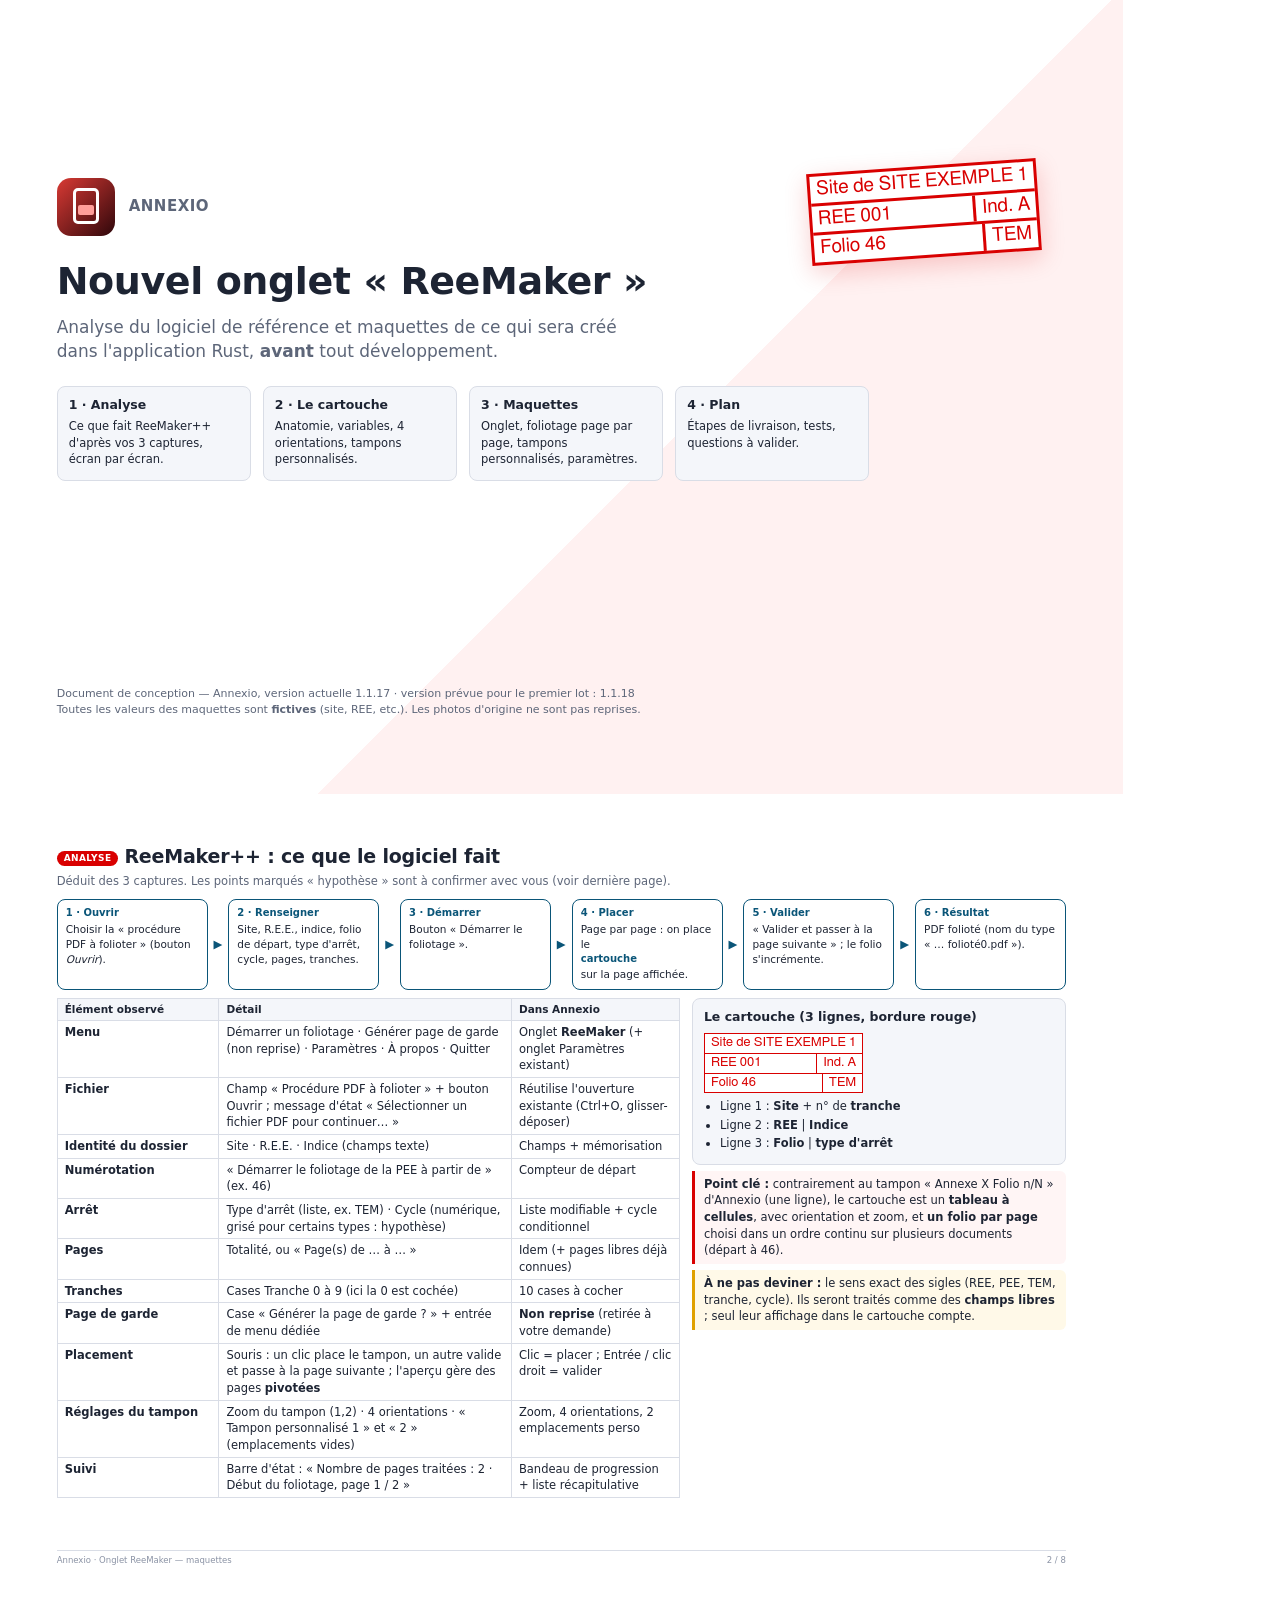
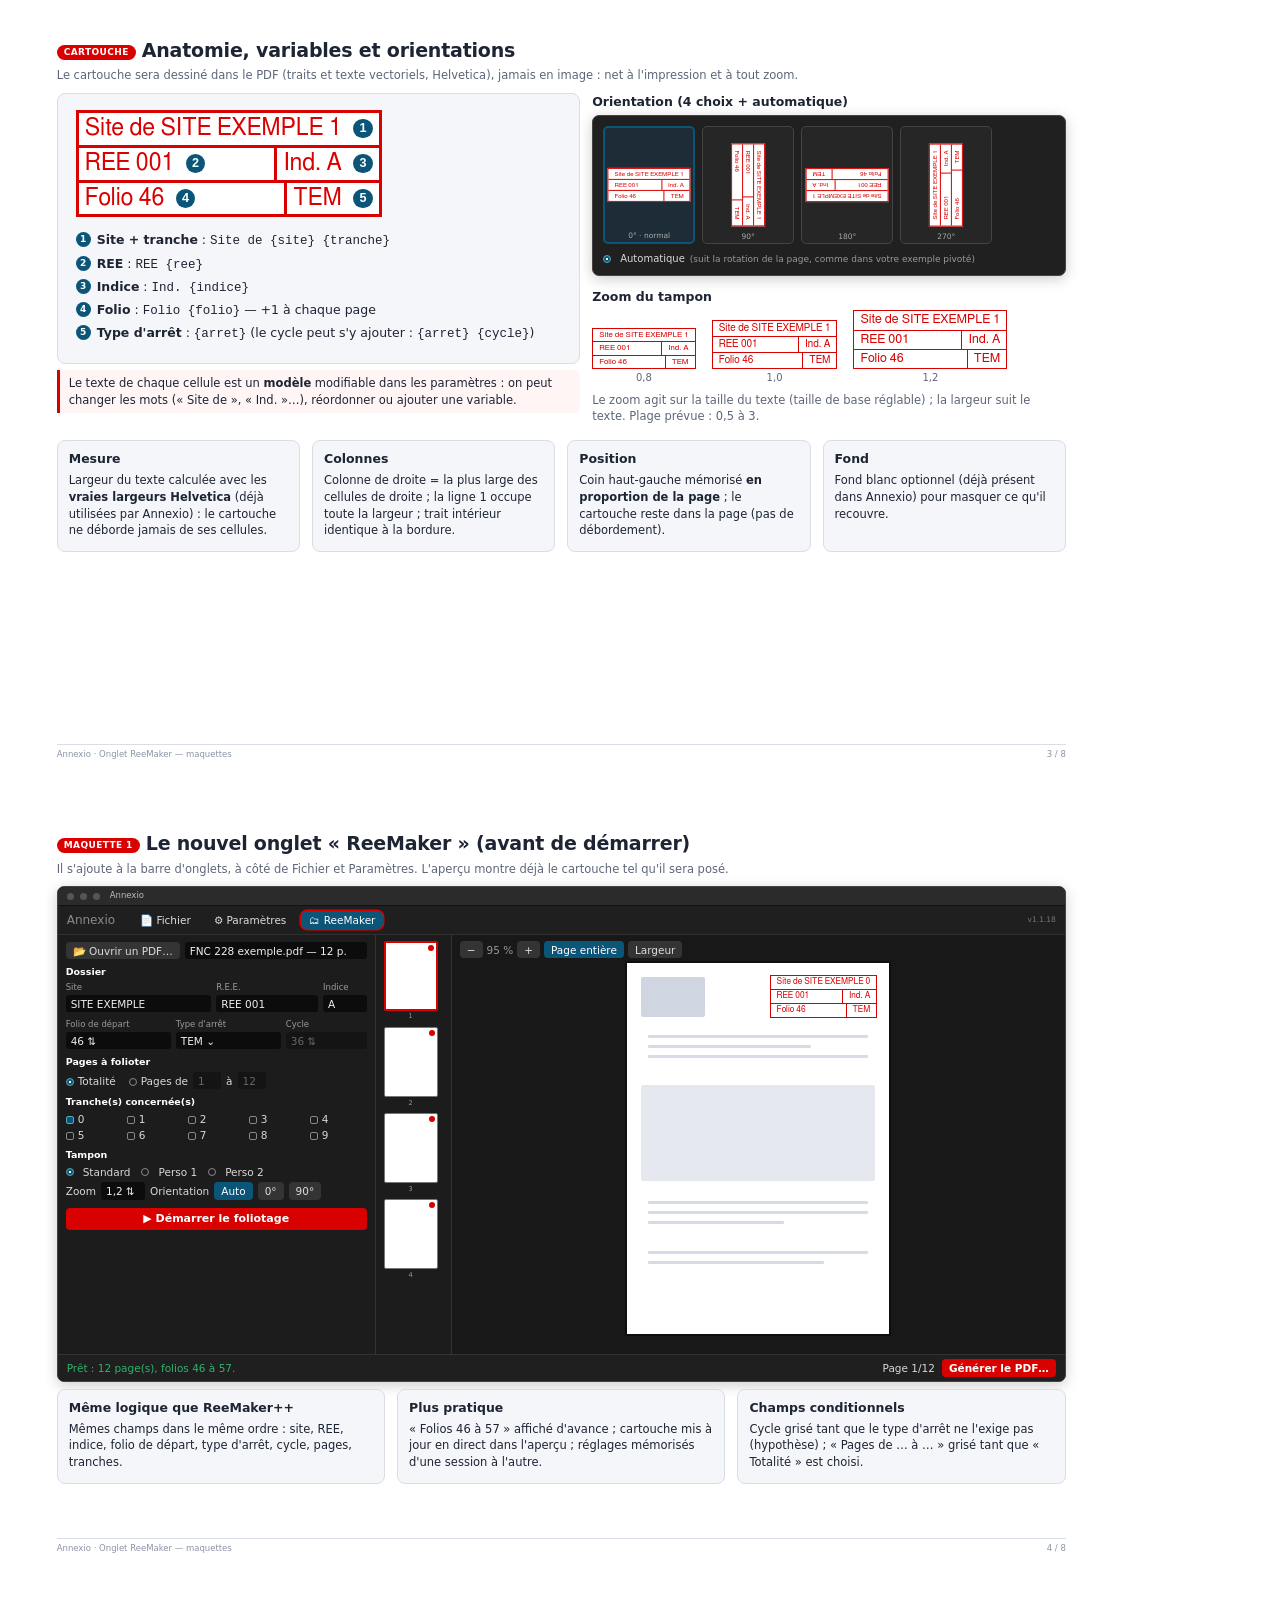
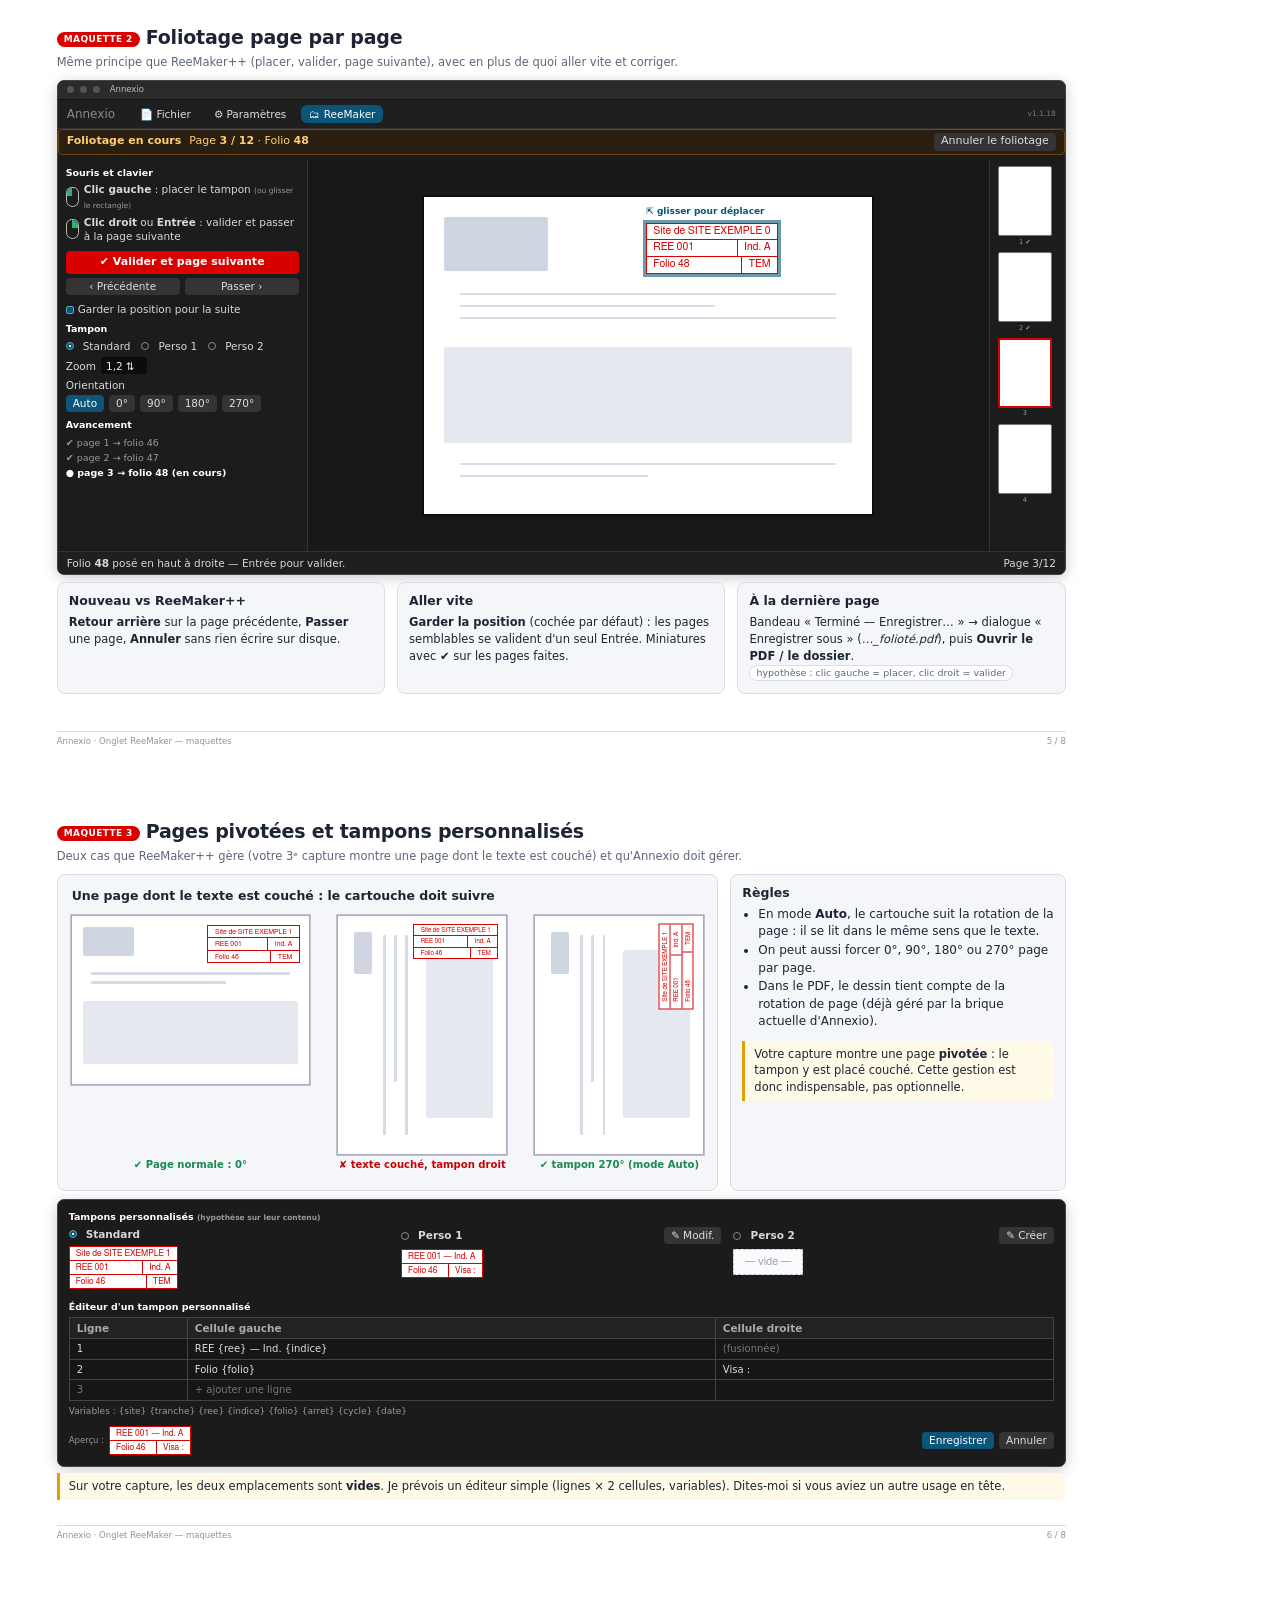
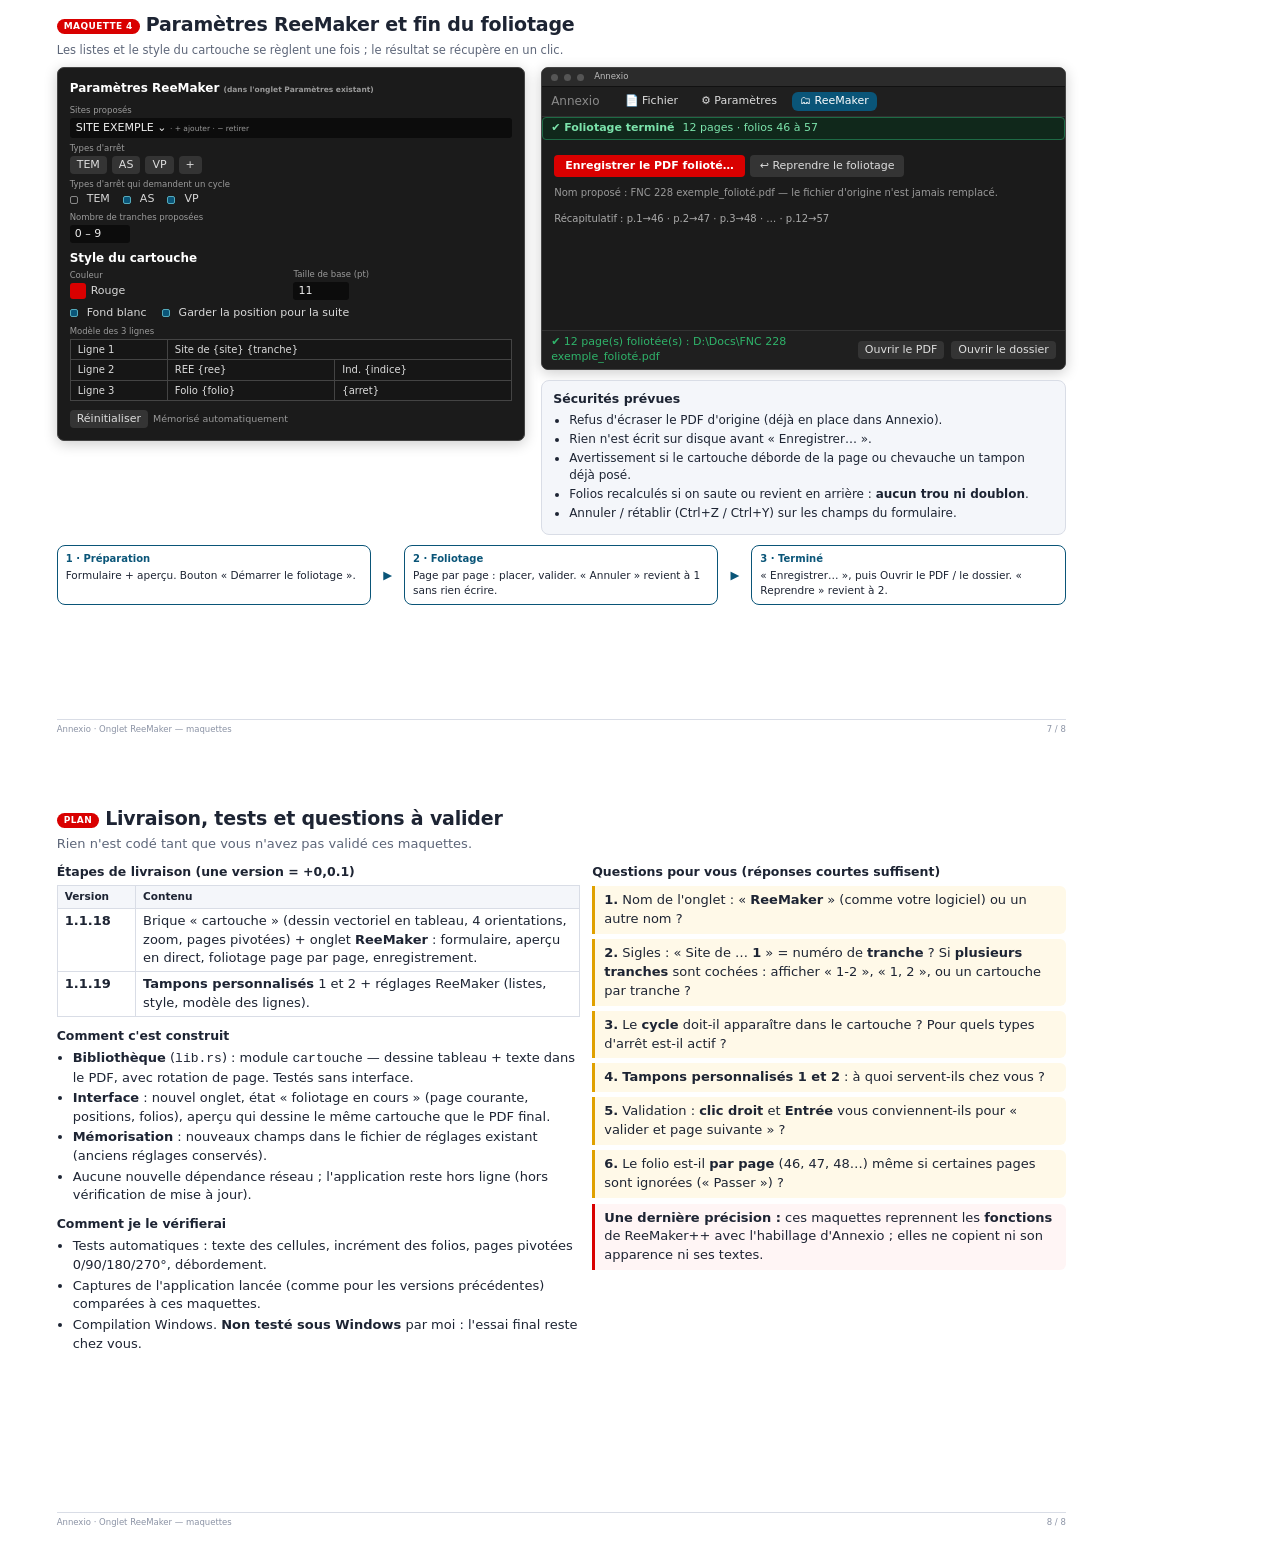
==== commit 59466700: "docs: retire la page de garde des maquettes ReeMaker (8 pages, plan en 2 versions) Co-Authored-By: C" ====
--- a/docs/maquettes-reemaker.html
+++ b/docs/maquettes-reemaker.html
@@ -123,7 +123,7 @@
     <div class="cols" style="max-width:215mm">
       <div class="card" style="flex:1"><h3>1 · Analyse</h3><p>Ce que fait ReeMaker++ d'après vos 3 captures, écran par écran.</p></div>
       <div class="card" style="flex:1"><h3>2 · Le cartouche</h3><p>Anatomie, variables, 4 orientations, tampons personnalisés.</p></div>
-      <div class="card" style="flex:1"><h3>3 · Maquettes</h3><p>Onglet, foliotage page par page, page de garde, paramètres.</p></div>
+      <div class="card" style="flex:1"><h3>3 · Maquettes</h3><p>Onglet, foliotage page par page, tampons personnalisés, paramètres.</p></div>
       <div class="card" style="flex:1"><h3>4 · Plan</h3><p>Étapes de livraison, tests, questions à valider.</p></div>
     </div>
   </div>
@@ -147,7 +147,7 @@
 
   <div class="flow">
     <div class="step"><b>1 · Ouvrir</b>Choisir la « procédure PDF à folioter » (bouton <i>Ouvrir</i>).</div><div class="arrow">▶</div>
-    <div class="step"><b>2 · Renseigner</b>Site, R.E.E., indice, folio de départ, type d'arrêt, cycle, pages, tranches, page de garde.</div><div class="arrow">▶</div>
+    <div class="step"><b>2 · Renseigner</b>Site, R.E.E., indice, folio de départ, type d'arrêt, cycle, pages, tranches.</div><div class="arrow">▶</div>
     <div class="step"><b>3 · Démarrer</b>Bouton « Démarrer le foliotage ».</div><div class="arrow">▶</div>
     <div class="step"><b>4 · Placer</b>Page par page : on place le <b>cartouche</b> sur la page affichée.</div><div class="arrow">▶</div>
     <div class="step"><b>5 · Valider</b>« Valider et passer à la page suivante » ; le folio s'incrémente.</div><div class="arrow">▶</div>
@@ -158,14 +158,14 @@
     <div style="flex:1.25">
       <table>
         <tr><th style="width:26%">Élément observé</th><th>Détail</th><th style="width:27%">Dans Annexio</th></tr>
-        <tr><td><b>Menu</b></td><td>Démarrer un foliotage · Générer page de garde · Paramètres · À propos · Quitter</td><td>Onglet <b>ReeMaker</b> (+ onglet Paramètres existant)</td></tr>
+        <tr><td><b>Menu</b></td><td>Démarrer un foliotage · Générer page de garde (non reprise) · Paramètres · À propos · Quitter</td><td>Onglet <b>ReeMaker</b> (+ onglet Paramètres existant)</td></tr>
         <tr><td><b>Fichier</b></td><td>Champ « Procédure PDF à folioter » + bouton Ouvrir ; message d'état « Sélectionner un fichier PDF pour continuer… »</td><td>Réutilise l'ouverture existante (Ctrl+O, glisser-déposer)</td></tr>
         <tr><td><b>Identité du dossier</b></td><td>Site · R.E.E. · Indice (champs texte)</td><td>Champs + mémorisation</td></tr>
         <tr><td><b>Numérotation</b></td><td>« Démarrer le foliotage de la PEE à partir de » (ex. 46)</td><td>Compteur de départ</td></tr>
         <tr><td><b>Arrêt</b></td><td>Type d'arrêt (liste, ex. TEM) · Cycle (numérique, grisé pour certains types : hypothèse)</td><td>Liste modifiable + cycle conditionnel</td></tr>
         <tr><td><b>Pages</b></td><td>Totalité, ou « Page(s) de … à … »</td><td>Idem (+ pages libres déjà connues)</td></tr>
         <tr><td><b>Tranches</b></td><td>Cases Tranche 0 à 9 (ici la 0 est cochée)</td><td>10 cases à cocher</td></tr>
-        <tr><td><b>Page de garde</b></td><td>Case « Générer la page de garde ? » + entrée de menu dédiée</td><td>Case + bouton dédié</td></tr>
+        <tr><td><b>Page de garde</b></td><td>Case « Générer la page de garde ? » + entrée de menu dédiée</td><td><b>Non reprise</b> (retirée à votre demande)</td></tr>
         <tr><td><b>Placement</b></td><td>Souris : un clic place le tampon, un autre valide et passe à la page suivante ; l'aperçu gère des pages <b>pivotées</b></td><td>Clic = placer ; Entrée / clic droit = valider</td></tr>
         <tr><td><b>Réglages du tampon</b></td><td>Zoom du tampon (1,2) · 4 orientations · « Tampon personnalisé 1 » et « 2 » (emplacements vides)</td><td>Zoom, 4 orientations, 2 emplacements perso</td></tr>
         <tr><td><b>Suivi</b></td><td>Barre d'état : « Nombre de pages traitées : 2 · Début du foliotage, page 1 / 2 »</td><td>Bandeau de progression + liste récapitulative</td></tr>
@@ -187,7 +187,7 @@
       <div class="q"><b>À ne pas deviner :</b> le sens exact des sigles (REE, PEE, TEM, tranche, cycle). Ils seront traités comme des <b>champs libres</b> ; seul leur affichage dans le cartouche compte.</div>
     </div>
   </div>
-  <div class="foot"><span>Annexio · Onglet ReeMaker — maquettes</span><span>2 / 9</span></div>
+  <div class="foot"><span>Annexio · Onglet ReeMaker — maquettes</span><span>2 / 8</span></div>
 </section>
 
 <!-- ══════════ 3. CARTOUCHE ══════════ -->
@@ -238,7 +238,7 @@
     <div class="card" style="flex:1"><h3>Position</h3><p>Coin haut-gauche mémorisé <b>en proportion de la page</b> ; le cartouche reste dans la page (pas de débordement).</p></div>
     <div class="card" style="flex:1"><h3>Fond</h3><p>Fond blanc optionnel (déjà présent dans Annexio) pour masquer ce qu'il recouvre.</p></div>
   </div>
-  <div class="foot"><span>Annexio · Onglet ReeMaker — maquettes</span><span>3 / 9</span></div>
+  <div class="foot"><span>Annexio · Onglet ReeMaker — maquettes</span><span>3 / 8</span></div>
 </section>
 
 <!-- ══════════ 4. MAQUETTE : ONGLET ══════════ -->
@@ -261,7 +261,6 @@
         <div class="sec">Tampon</div>
         <div class="row2"><span class="rb on"></span>Standard <span class="rb" style="margin-left:6px"></span>Perso 1 <span class="rb" style="margin-left:6px"></span>Perso 2</div>
         <div class="row2" style="margin-top:3px">Zoom <span class="inp" style="width:44px">1,2 ⇅</span> Orientation <span class="btn blue">Auto</span><span class="btn">0°</span><span class="btn">90°</span></div>
-        <div style="margin-top:6px"><i class="cb"></i>Générer la page de garde ?</div>
         <div class="btn red big" style="margin-top:8px;font-size:11px">▶ Démarrer le foliotage</div>
       </div>
       <div class="thumbs"><div class="th cur"><i></i><span>1</span></div><div class="th"><i></i><span>2</span></div><div class="th"><i></i><span>3</span></div><div class="th"><i></i><span>4</span></div></div>
@@ -280,11 +279,11 @@
     <div class="bar"><span class="ok">Prêt : 12 page(s), folios 46 à 57.</span><span class="sp"><span>Page 1/12</span><span class="btn red">Générer le PDF…</span></span></div>
   </div>
   <div class="cols" style="margin-top:7px">
-    <div class="card" style="flex:1"><h3>Même logique que ReeMaker++</h3><p>Mêmes champs dans le même ordre : site, REE, indice, folio de départ, type d'arrêt, cycle, pages, tranches, page de garde.</p></div>
+    <div class="card" style="flex:1"><h3>Même logique que ReeMaker++</h3><p>Mêmes champs dans le même ordre : site, REE, indice, folio de départ, type d'arrêt, cycle, pages, tranches.</p></div>
     <div class="card" style="flex:1"><h3>Plus pratique</h3><p>« Folios 46 à 57 » affiché d'avance ; cartouche mis à jour en direct dans l'aperçu ; réglages mémorisés d'une session à l'autre.</p></div>
     <div class="card" style="flex:1"><h3>Champs conditionnels</h3><p>Cycle grisé tant que le type d'arrêt ne l'exige pas (hypothèse) ; « Pages de … à … » grisé tant que « Totalité » est choisi.</p></div>
   </div>
-  <div class="foot"><span>Annexio · Onglet ReeMaker — maquettes</span><span>4 / 9</span></div>
+  <div class="foot"><span>Annexio · Onglet ReeMaker — maquettes</span><span>4 / 8</span></div>
 </section>
 
 <!-- ══════════ 5. MAQUETTE : FOLIOTAGE PAGE PAR PAGE ══════════ -->
@@ -329,7 +328,7 @@
     <div class="card" style="flex:1"><h3>Aller vite</h3><p><b>Garder la position</b> (cochée par défaut) : les pages semblables se valident d'un seul Entrée. Miniatures avec ✔ sur les pages faites.</p></div>
     <div class="card" style="flex:1"><h3>À la dernière page</h3><p>Bandeau « Terminé — Enregistrer… » → dialogue « Enregistrer sous » (<i>…_folioté.pdf</i>), puis <b>Ouvrir le PDF / le dossier</b>. <span class="pill">hypothèse : clic gauche = placer, clic droit = valider</span></p></div>
   </div>
-  <div class="foot"><span>Annexio · Onglet ReeMaker — maquettes</span><span>5 / 9</span></div>
+  <div class="foot"><span>Annexio · Onglet ReeMaker — maquettes</span><span>5 / 8</span></div>
 </section>
 
 <!-- ══════════ 6. MAQUETTE : PAGES PIVOTÉES + TAMPONS PERSO ══════════ -->
@@ -394,60 +393,12 @@
       <div class="q" style="margin-top:6px">Sur votre capture, les deux emplacements sont <b>vides</b>. Je prévois un éditeur simple (lignes × 2 cellules, variables). Dites-moi si vous aviez un autre usage en tête.</div>
     </div>
   </div>
-  <div class="foot"><span>Annexio · Onglet ReeMaker — maquettes</span><span>6 / 9</span></div>
-</section>
-
-<!-- ══════════ 7. MAQUETTE : PAGE DE GARDE ══════════ -->
-<section class="page">
-  <h2><span class="tag">MAQUETTE 4</span>Page de garde</h2>
-  <p class="sub">Deux usages comme dans ReeMaker++ : la case « Générer la page de garde ? » (insérée en tête du PDF folioté) et la fonction dédiée « Générer page de garde ».</p>
-  <div class="cols" style="gap:22px">
-    <div style="flex:none;width:380px">
-      <div class="sheet" style="zoom:1.15;width:330px;height:466px;background:#fff;box-shadow:0 0 0 1px #ccd, 0 6px 18px #0002;padding:30px 28px; font-family:FreeSans,Arial,sans-serif; color:#222">
-        <div style="font-size:10px;color:#888;letter-spacing:1.4px">PAGE DE GARDE</div>
-        <div style="font-size:25px;font-weight:700;margin:10px 0 3px">SITE EXEMPLE</div>
-        <div style="font-size:13.5px;color:#444">Procédure : FNC 228 exemple</div>
-        <div style="border-top:2.5px solid var(--red);margin:16px 0 12px"></div>
-        <table style="font-size:12.5px;border:0">
-          <tr><td style="border:0;color:#777;width:38%">R.E.E.</td><td style="border:0"><b>REE 001</b></td></tr>
-          <tr><td style="border:0;color:#777">Indice</td><td style="border:0"><b>A</b></td></tr>
-          <tr><td style="border:0;color:#777">Type d'arrêt</td><td style="border:0"><b>TEM</b></td></tr>
-          <tr><td style="border:0;color:#777">Cycle</td><td style="border:0"><b>36</b></td></tr>
-          <tr><td style="border:0;color:#777">Tranche(s)</td><td style="border:0"><b>0</b></td></tr>
-          <tr><td style="border:0;color:#777">Pages / folios</td><td style="border:0"><b>12 pages · folios 46 à 57</b></td></tr>
-          <tr><td style="border:0;color:#777">Date</td><td style="border:0"><b>26/11/2026</b></td></tr>
-        </table>
-        <div style="position:absolute;left:28px;right:28px;bottom:70px"><div style="border:1px solid #bbb;height:62px;position:relative;font-size:9.5px;color:#888"><span style="position:absolute;left:6px;top:4px">Rédacteur — nom, date, visa</span></div></div>
-        <div class="cart" style="--fs:9.5px;--b:1.3px;position:absolute;right:28px;bottom:18px"><div class="row"><div class="c g">Site de SITE EXEMPLE 0</div></div><div class="row"><div class="c g">REE 001</div><div class="c">Ind. A</div></div><div class="row"><div class="c g">Folio 45</div><div class="c">TEM</div></div></div>
-      </div>
-      <div style="color:#5d6679;text-align:center;margin-top:5px;font-size:10px">Exemple de page de garde (modèle proposé, valeurs fictives)</div>
-    </div>
-    <div style="flex:1">
-      <div class="win big" style="padding:12px;font-size:11.5px">
-        <div class="sec" style="margin-top:0;font-size:12px">Page de garde</div>
-        <div class="row2"><i class="cb on"></i>Générer la page de garde avec le foliotage</div>
-        <div class="row2" style="margin-top:5px"><span class="rb on"></span>Insérer <b>avant</b> la 1ʳᵉ page <span class="rb" style="margin-left:14px"></span>Fichier séparé</div>
-        <div class="lab" style="font-size:10.5px">Folio de la page de garde</div>
-        <div class="row2"><span class="rb on"></span>Numéroter (folio 45) <span class="rb" style="margin-left:14px"></span>Ne pas numéroter</div>
-        <div class="lab" style="font-size:10.5px">Contenu affiché</div>
-        <div class="grid3" style="gap:4px 8px"><span><i class="cb on"></i>Site</span><span><i class="cb on"></i>REE</span><span><i class="cb on"></i>Indice</span><span><i class="cb on"></i>Type d'arrêt</span><span><i class="cb on"></i>Cycle</span><span><i class="cb on"></i>Tranche(s)</span><span><i class="cb on"></i>Pages/folios</span><span><i class="cb on"></i>Date</span><span><i class="cb on"></i>Cadre visa</span></div>
-        <div class="row2" style="margin-top:11px"><span class="btn blue" style="padding:3px 10px">Générer une page de garde seule…</span></div>
-      </div>
-      <ul style="margin-top:12px;font-size:12px">
-        <li>La page de garde est dessinée par Annexio (texte et traits vectoriels), au format de la 1ʳᵉ page du PDF.</li>
-        <li>Elle reçoit elle-même un cartouche (folio de départ − 1) si l'option est cochée.</li>
-        <li>« Générer une page de garde seule » produit un PDF d'une page, sans ouvrir de document.</li>
-      </ul>
-      <table style="font-size:11.5px;margin-top:10px"><tr><th>Champ de la page de garde</th><th>Source</th></tr><tr><td>Site · REE · Indice · Type d'arrêt · Cycle · Tranche(s)</td><td>Formulaire de l'onglet ReeMaker</td></tr><tr><td>Pages / folios</td><td>Calculé : nombre de pages, folio de départ → dernier folio</td></tr><tr><td>Date</td><td>Date du jour (modifiable)</td></tr><tr><td>Cadre visa</td><td>Zone vide à remplir à la main</td></tr></table>
-      <div class="q" style="font-size:12px;margin-top:10px"><b>Question importante :</b> avez-vous un <b>modèle</b> de page de garde (Word / PDF) à reproduire ? Je n'ai pas vu celle de ReeMaker++ ; le modèle ci-contre n'est qu'une proposition.</div>
-    </div>
-  </div>
-  <div class="foot"><span>Annexio · Onglet ReeMaker — maquettes</span><span>7 / 9</span></div>
+  <div class="foot"><span>Annexio · Onglet ReeMaker — maquettes</span><span>6 / 8</span></div>
 </section>
 
 <!-- ══════════ 8. MAQUETTE : PARAMÈTRES + FIN ══════════ -->
 <section class="page">
-  <h2><span class="tag">MAQUETTE 5</span>Paramètres ReeMaker et fin du foliotage</h2>
+  <h2><span class="tag">MAQUETTE 4</span>Paramètres ReeMaker et fin du foliotage</h2>
   <p class="sub">Les listes et le style du cartouche se règlent une fois ; le résultat se récupère en un clic.</p>
   <div class="cols" style="gap:16px">
     <div style="flex:1">
@@ -476,7 +427,7 @@
       <div class="win big" style="height:80mm;font-size:11px">
         <div class="titlebar"><span class="dot"></span><span class="dot"></span><span class="dot"></span><span class="t">Annexio</span></div>
         <div class="tabs"><span class="h">Annexio</span><span class="tab">📄 Fichier</span><span class="tab">⚙ Paramètres</span><span class="tab on">🗂 ReeMaker</span></div>
-        <div class="banner" style="background:#10281b;border-color:#1e6a45;color:#7be3ab;font-size:11px"><b>✔ Foliotage terminé</b><span>12 pages · folios 46 à 57 · page de garde (folio 45) ajoutée</span></div>
+        <div class="banner" style="background:#10281b;border-color:#1e6a45;color:#7be3ab;font-size:11px"><b>✔ Foliotage terminé</b><span>12 pages · folios 46 à 57</span></div>
         <div style="padding:10px 12px;flex:1">
           <div class="row2"><span class="btn red" style="padding:4px 11px">Enregistrer le PDF folioté…</span><span class="btn" style="padding:4px 10px">↩ Reprendre le foliotage</span></div>
           <div class="hint" style="margin-top:9px;font-size:10px">Nom proposé : FNC 228 exemple_folioté.pdf — le fichier d'origine n'est jamais remplacé.</div>
@@ -501,7 +452,7 @@
     <div class="step"><b>2 · Foliotage</b>Page par page : placer, valider. « Annuler » revient à 1 sans rien écrire.</div><div class="arrow">▶</div>
     <div class="step"><b>3 · Terminé</b>« Enregistrer… », puis Ouvrir le PDF / le dossier. « Reprendre » revient à 2.</div>
   </div>
-  <div class="foot"><span>Annexio · Onglet ReeMaker — maquettes</span><span>8 / 9</span></div>
+  <div class="foot"><span>Annexio · Onglet ReeMaker — maquettes</span><span>7 / 8</span></div>
 </section>
 
 <!-- ══════════ 9. PLAN ET QUESTIONS ══════════ -->
@@ -514,12 +465,11 @@
       <table>
         <tr><th style="width:15%">Version</th><th>Contenu</th></tr>
         <tr><td><b>1.1.18</b></td><td>Brique « cartouche » (dessin vectoriel en tableau, 4 orientations, zoom, pages pivotées) + onglet <b>ReeMaker</b> : formulaire, aperçu en direct, foliotage page par page, enregistrement.</td></tr>
-        <tr><td><b>1.1.19</b></td><td><b>Page de garde</b> (dans le foliotage et seule).</td></tr>
-        <tr><td><b>1.1.20</b></td><td><b>Tampons personnalisés</b> 1 et 2 + réglages ReeMaker (listes, style, modèle des lignes).</td></tr>
+        <tr><td><b>1.1.19</b></td><td><b>Tampons personnalisés</b> 1 et 2 + réglages ReeMaker (listes, style, modèle des lignes).</td></tr>
       </table>
       <h3 style="margin-top:10px">Comment c'est construit</h3>
       <ul>
-        <li><b>Bibliothèque</b> (<code>lib.rs</code>) : module <code>cartouche</code> — dessine tableau + texte dans le PDF, avec rotation de page ; module <code>couverture</code> pour la page de garde. Testés sans interface.</li>
+        <li><b>Bibliothèque</b> (<code>lib.rs</code>) : module <code>cartouche</code> — dessine tableau + texte dans le PDF, avec rotation de page. Testés sans interface.</li>
         <li><b>Interface</b> : nouvel onglet, état « foliotage en cours » (page courante, positions, folios), aperçu qui dessine le même cartouche que le PDF final.</li>
         <li><b>Mémorisation</b> : nouveaux champs dans le fichier de réglages existant (anciens réglages conservés).</li>
         <li>Aucune nouvelle dépendance réseau ; l'application reste hors ligne (hors vérification de mise à jour).</li>
@@ -535,15 +485,14 @@
       <h3>Questions pour vous (réponses courtes suffisent)</h3>
       <div class="q"><b>1.</b> Nom de l'onglet : « <b>ReeMaker</b> » (comme votre logiciel) ou un autre nom ?</div>
       <div class="q"><b>2.</b> Sigles : « Site de … <b>1</b> » = numéro de <b>tranche</b> ? Si <b>plusieurs tranches</b> sont cochées : afficher « 1-2 », « 1, 2 », ou un cartouche par tranche ?</div>
-      <div class="q"><b>3.</b> Le <b>cycle</b> doit-il apparaître dans le cartouche ou seulement sur la page de garde ? Pour quels types d'arrêt est-il actif ?</div>
-      <div class="q"><b>4.</b> <b>Page de garde</b> : avez-vous un modèle à reproduire ? Quels champs doit-elle contenir ?</div>
-      <div class="q"><b>5.</b> <b>Tampons personnalisés 1 et 2</b> : à quoi servent-ils chez vous ?</div>
-      <div class="q"><b>6.</b> Validation : <b>clic droit</b> et <b>Entrée</b> vous conviennent-ils pour « valider et page suivante » ?</div>
-      <div class="q"><b>7.</b> Le folio est-il <b>par page</b> (46, 47, 48…) même si certaines pages sont ignorées (« Passer ») ?</div>
+      <div class="q"><b>3.</b> Le <b>cycle</b> doit-il apparaître dans le cartouche ? Pour quels types d'arrêt est-il actif ?</div>
+      <div class="q"><b>4.</b> <b>Tampons personnalisés 1 et 2</b> : à quoi servent-ils chez vous ?</div>
+      <div class="q"><b>5.</b> Validation : <b>clic droit</b> et <b>Entrée</b> vous conviennent-ils pour « valider et page suivante » ?</div>
+      <div class="q"><b>6.</b> Le folio est-il <b>par page</b> (46, 47, 48…) même si certaines pages sont ignorées (« Passer ») ?</div>
       <div class="note"><b>Une dernière précision :</b> ces maquettes reprennent les <b>fonctions</b> de ReeMaker++ avec l'habillage d'Annexio ; elles ne copient ni son apparence ni ses textes.</div>
     </div>
   </div>
-  <div class="foot"><span>Annexio · Onglet ReeMaker — maquettes</span><span>9 / 9</span></div>
+  <div class="foot"><span>Annexio · Onglet ReeMaker — maquettes</span><span>8 / 8</span></div>
 </section>
 
 </body>
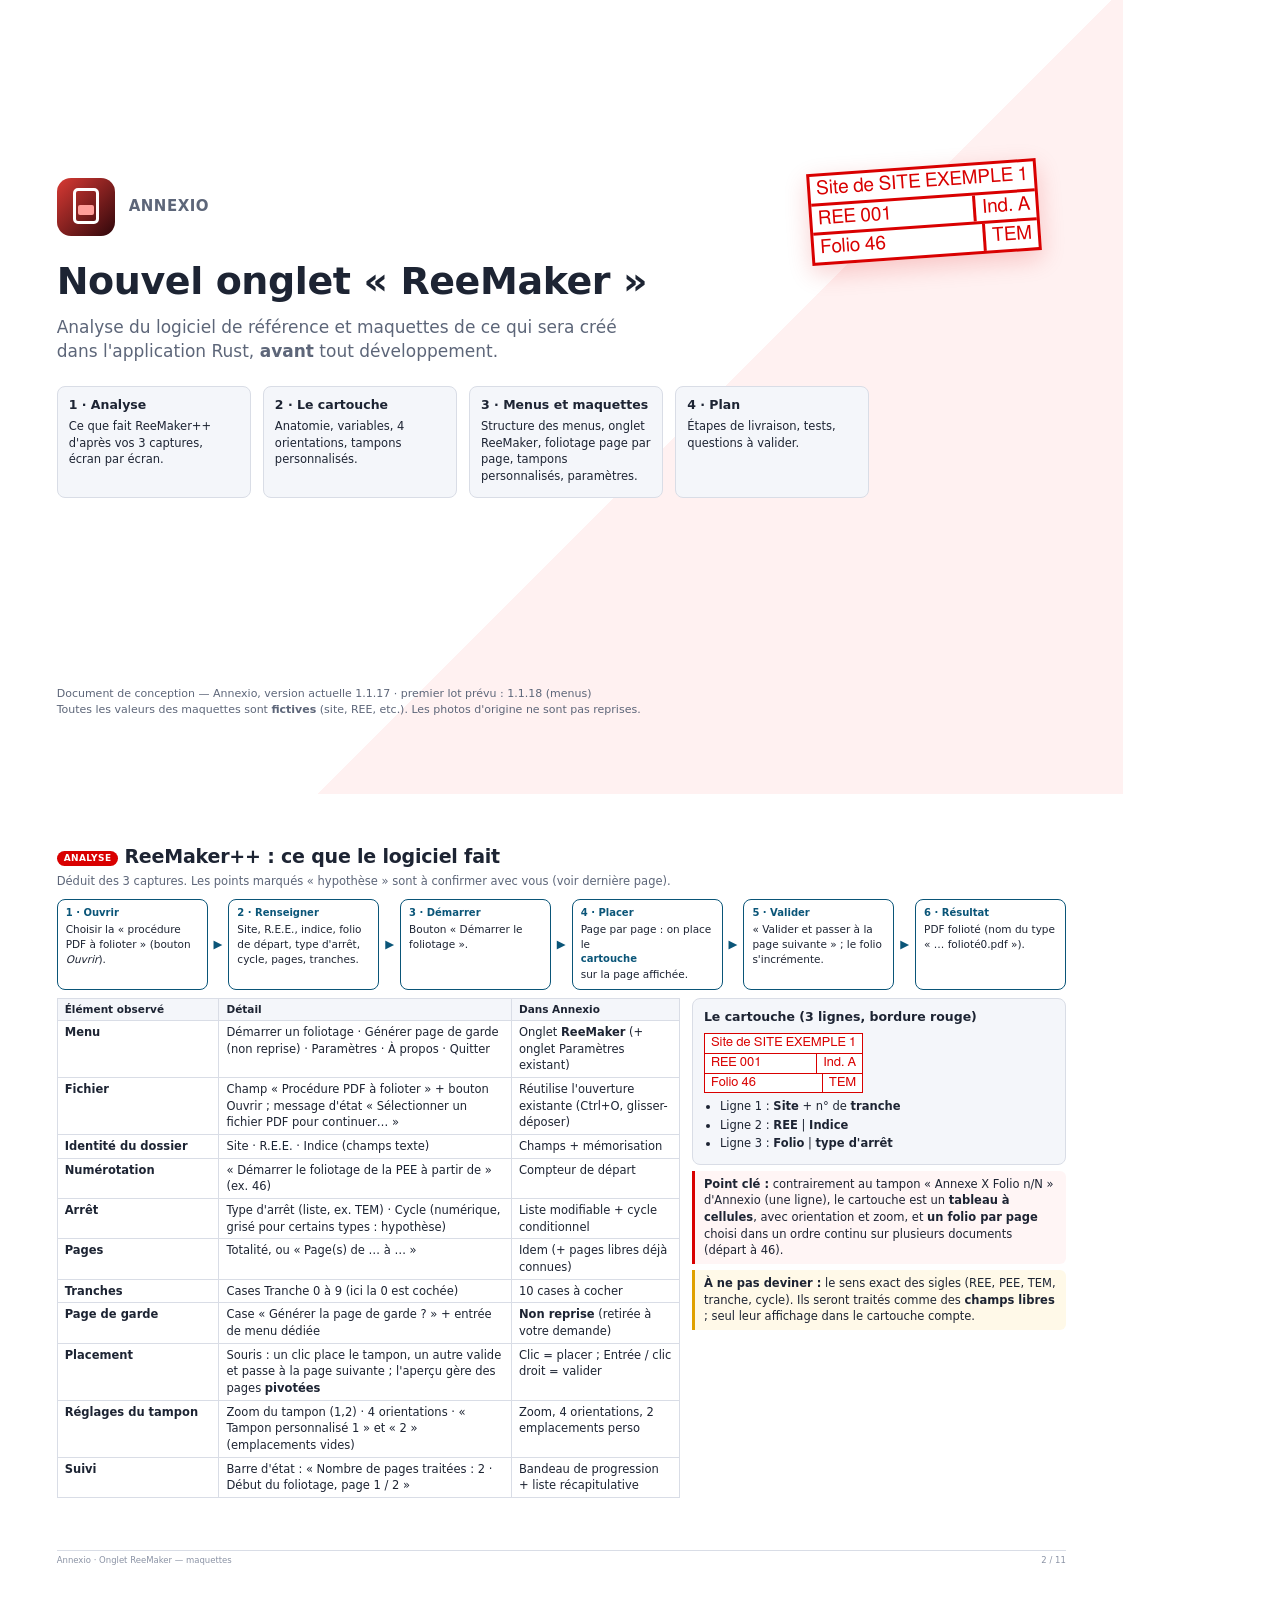
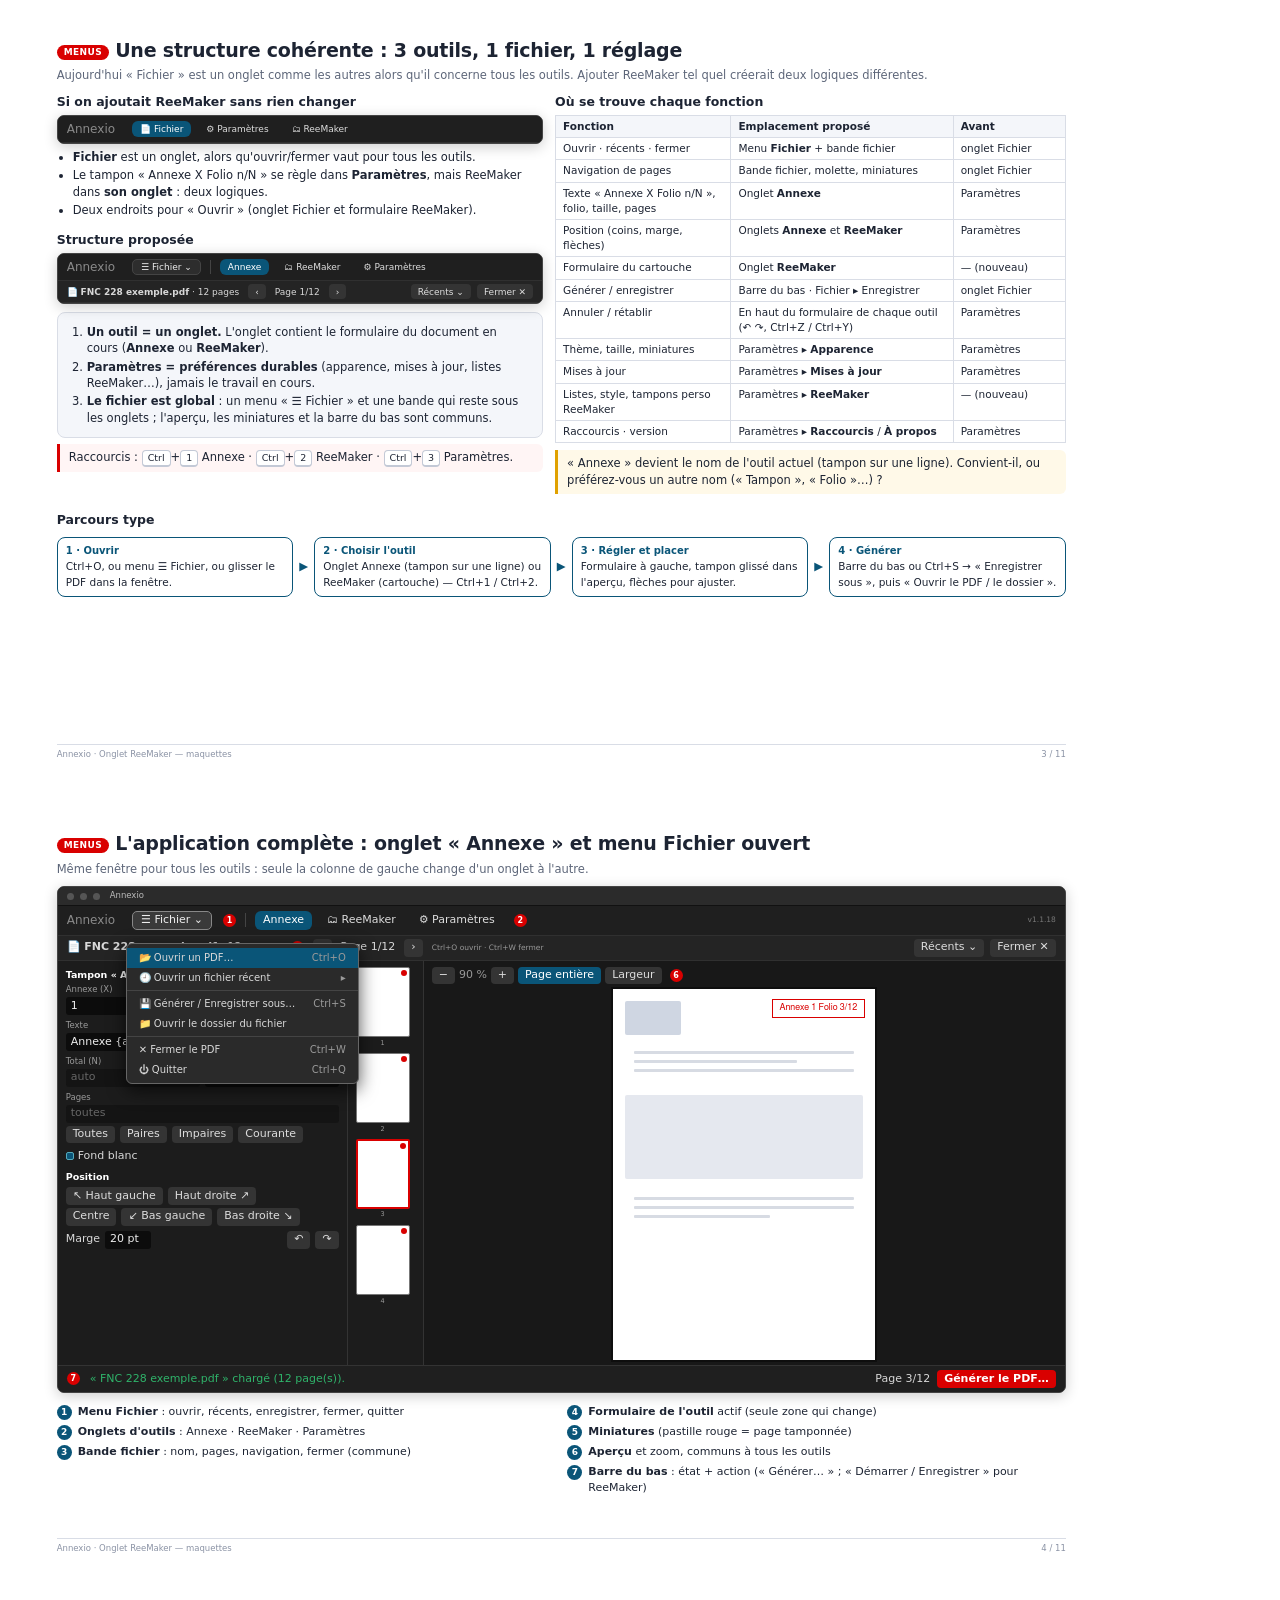
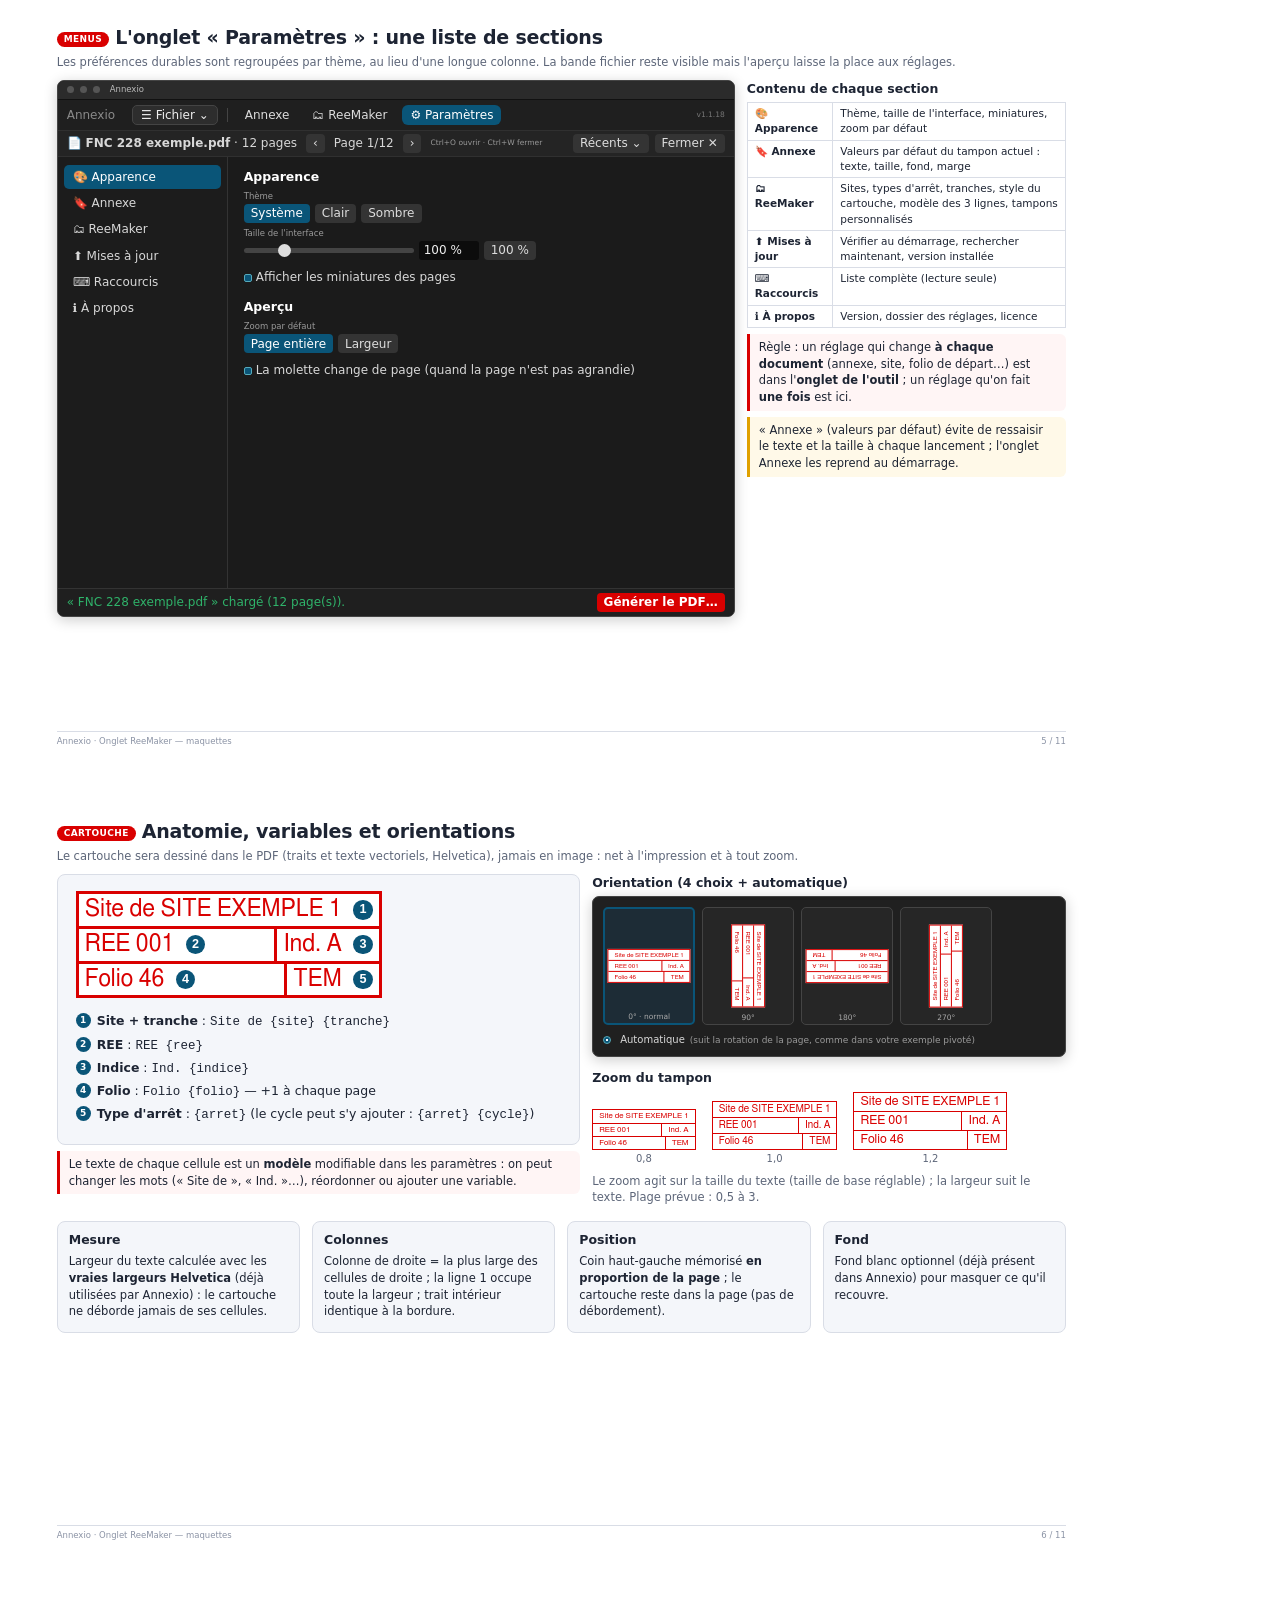
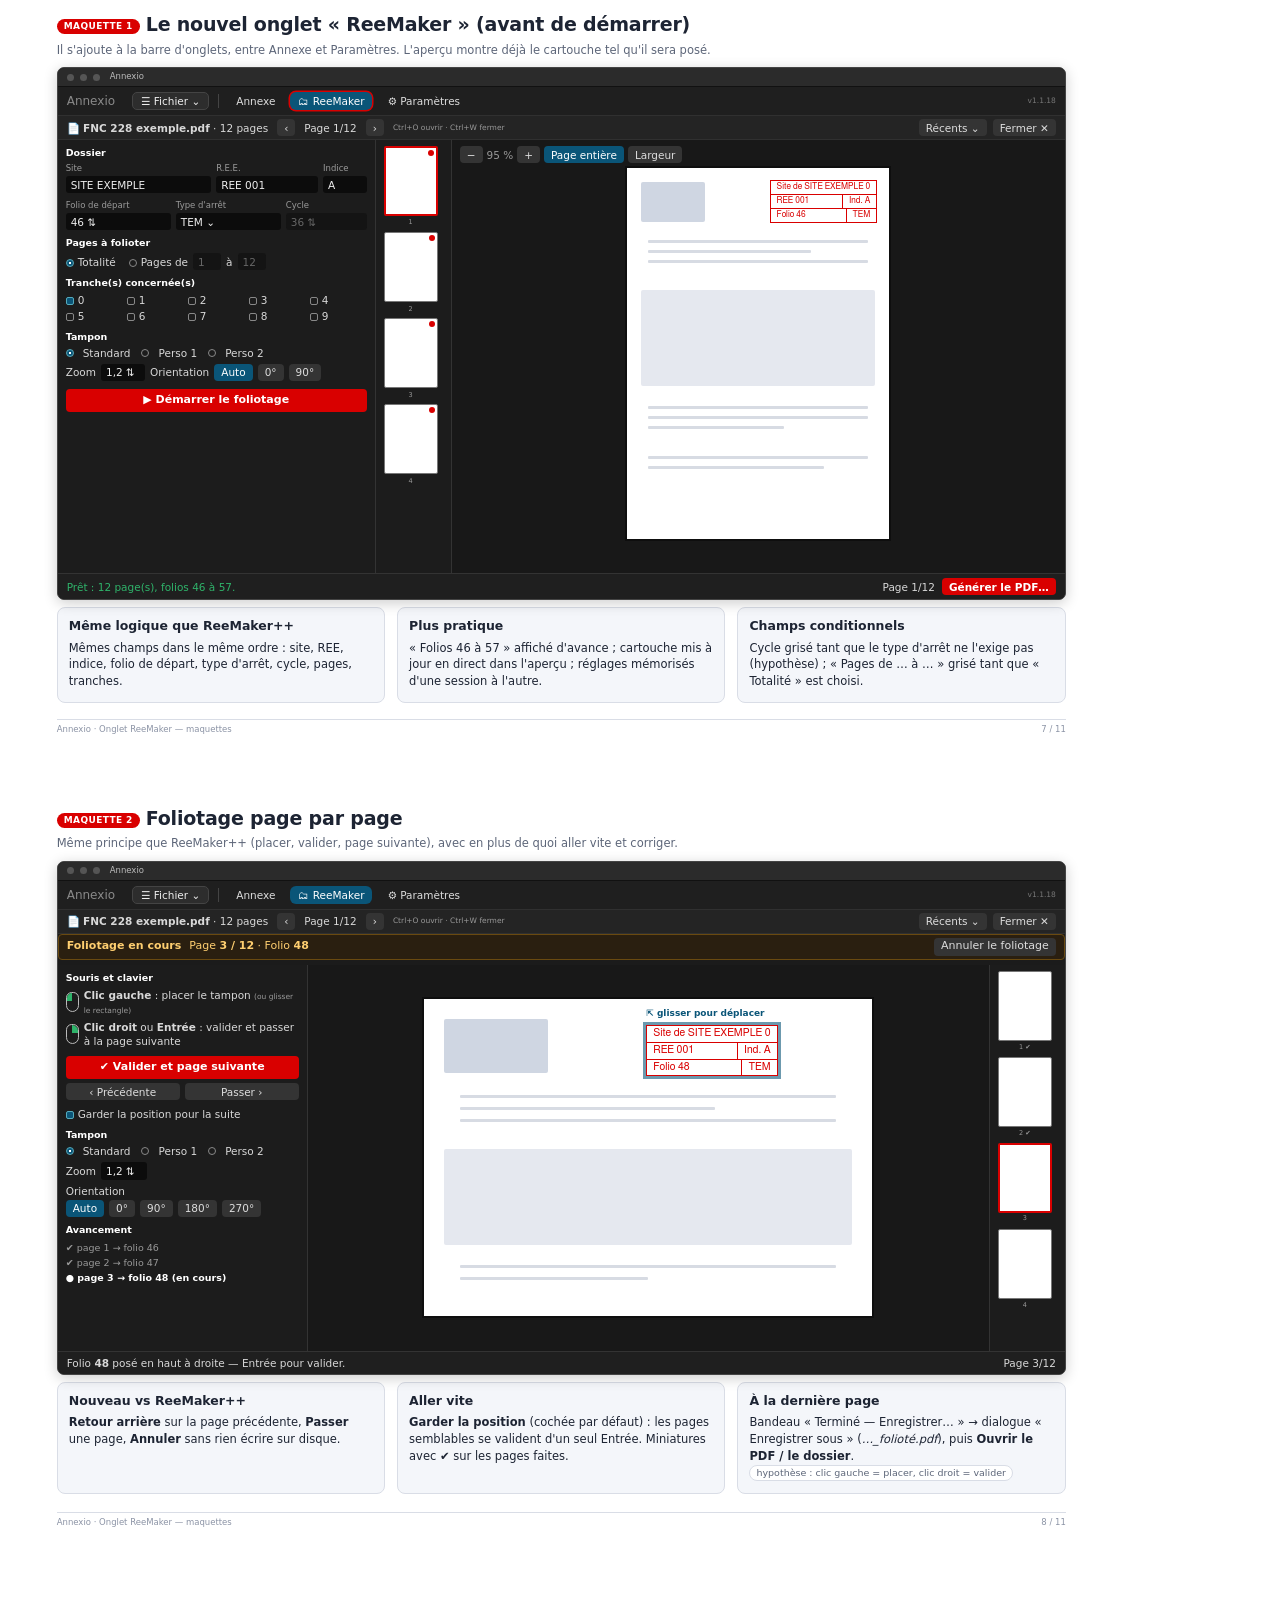
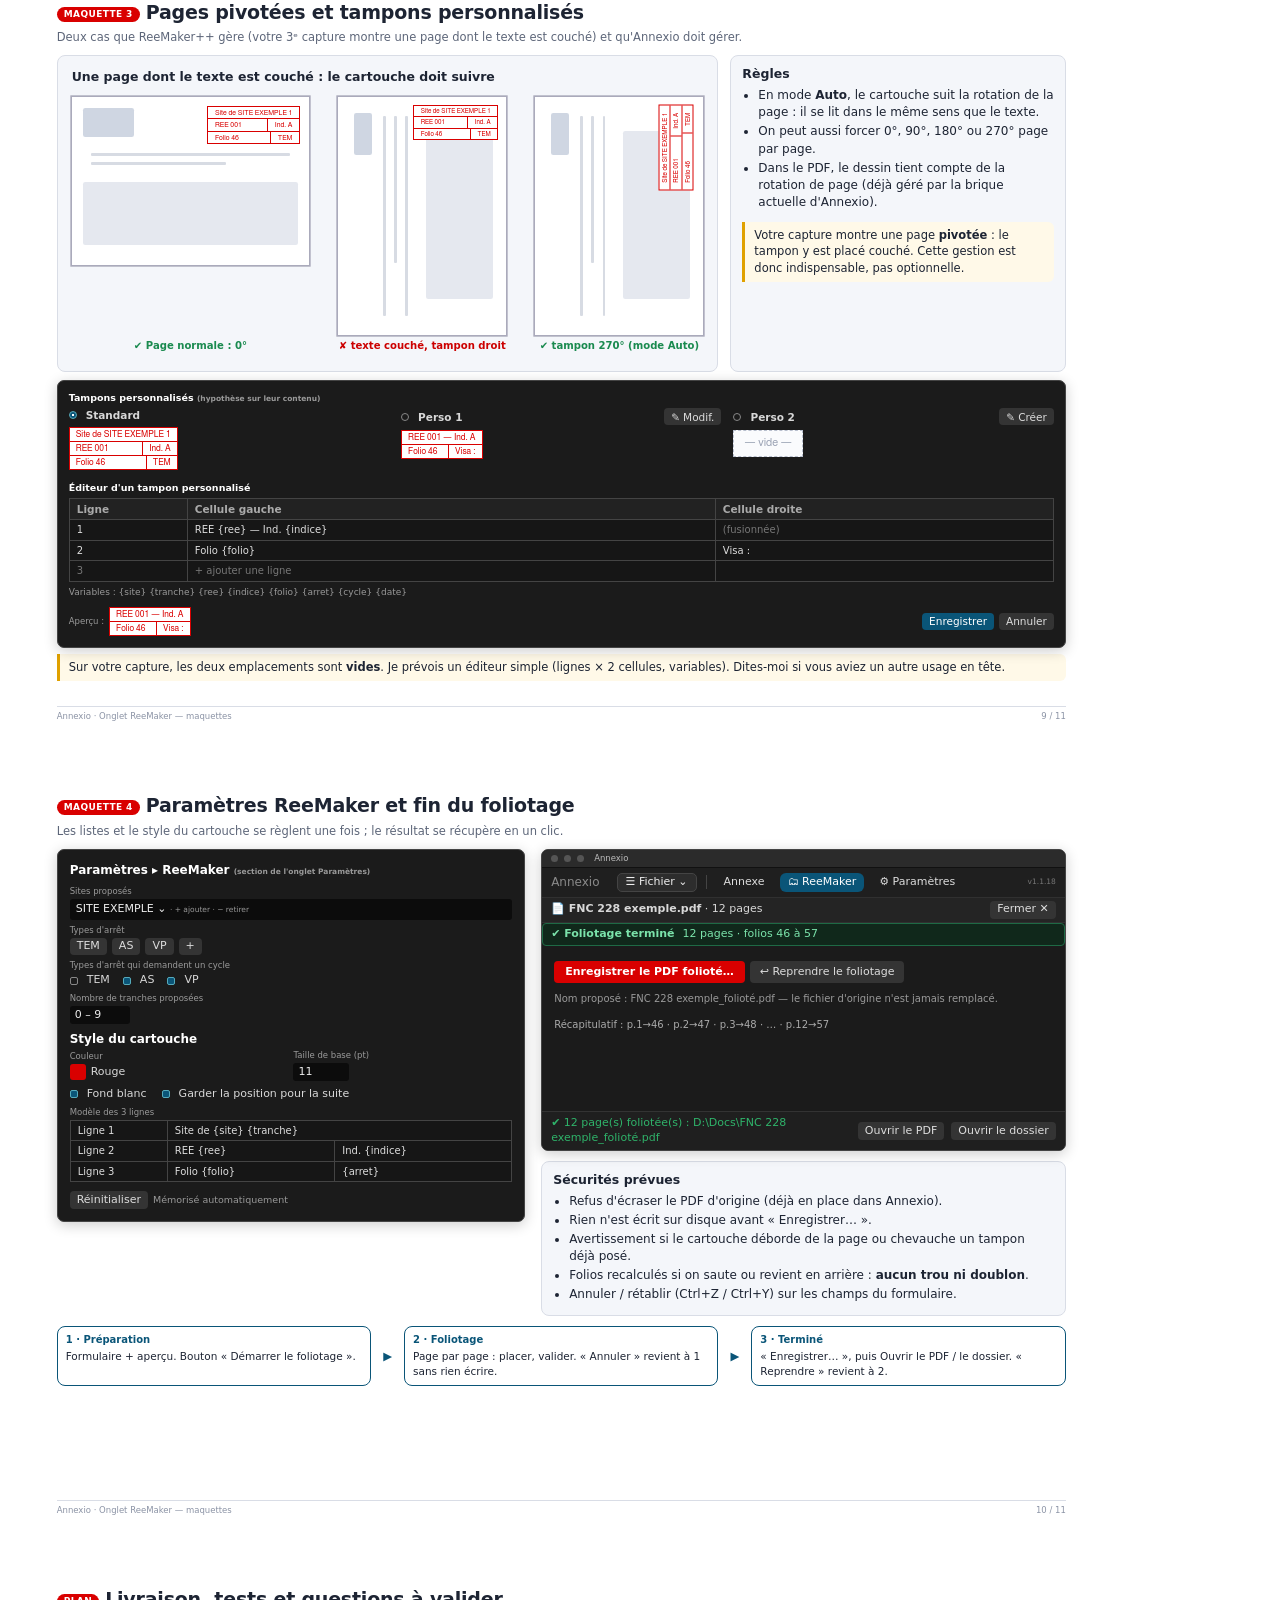
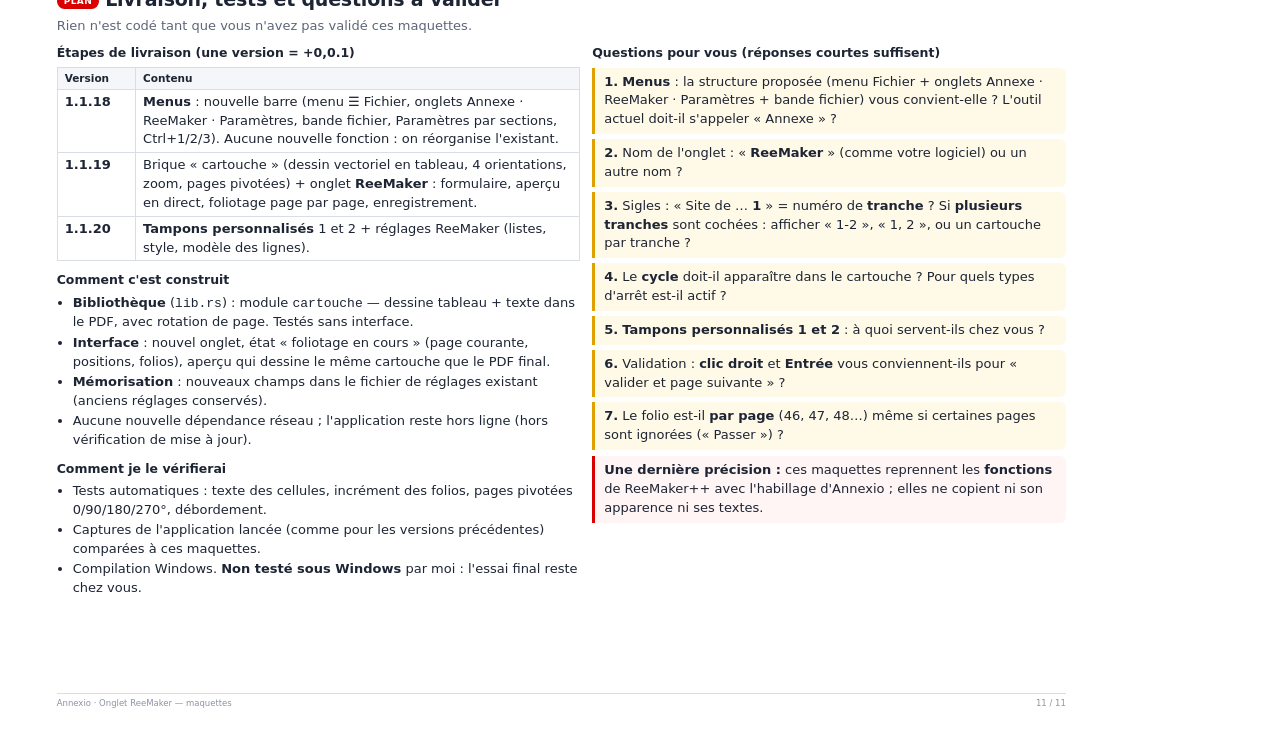
==== commit 3e918e0e: "docs: refonte des menus dans les maquettes (menu Fichier, onglets Annexe/ReeMaker/Paramètres, bande " ====
--- a/docs/maquettes-reemaker.html
+++ b/docs/maquettes-reemaker.html
@@ -103,6 +103,21 @@
 .vl { position:absolute; top:8%; bottom:8%; width:2.5px; background:#d7dbe3; border-radius:1px; }
 .bad { position:absolute; left:0; right:0; bottom:-17px; text-align:center; font-size:9px; font-weight:700; }
 .win.big { font-size:10.5px; }
+.win { position:relative; }
+.menubtn { background:#2d2d2d; border:1px solid #444; border-radius:5px; padding:1px 8px; color:#eee; }
+.menubtn.on { background:#3a3a3a; border-color:#888; }
+.sepv { width:1px; height:14px; background:#444; margin:0 2px; }
+.filebar { display:flex; gap:9px; align-items:center; padding:3px 9px; background:#242424; border-bottom:1px solid #303030; }
+.filebar .sp { margin-left:auto; display:flex; gap:6px; }
+.nb { display:inline-block; background:var(--red); color:#fff; border-radius:50%; width:13px; height:13px; line-height:13px; text-align:center; font-size:8px; font-weight:700; font-style:normal; margin-left:4px; vertical-align:1px; }
+.dd { position:absolute; background:#2a2a2a; border:1px solid #666; border-radius:6px; padding:4px 0; box-shadow:0 6px 18px #000a; z-index:5; min-width:190px; font-size:10px; }
+.dd div { padding:3px 12px; display:flex; justify-content:space-between; gap:18px; }
+.dd div.sel { background:var(--acc); }
+.dd .k { color:#9a9a9a; }
+.dd hr { border:0; border-top:1px solid #444; margin:3px 0; }
+.subnav { width:150px; border-right:1px solid #333; padding:8px 6px; background:#1c1c1c; }
+.subnav div { padding:4px 9px; border-radius:5px; margin-bottom:2px; }
+.subnav div.on { background:var(--acc); color:#fff; }
 .kbd { display:inline-block; border:1px solid #c3c9d6; border-bottom-width:2px; background:#fff; border-radius:4px; padding:0 5px; font-size:9.5px; font-family:inherit; }
 </style>
 </head>
@@ -123,12 +138,12 @@
     <div class="cols" style="max-width:215mm">
       <div class="card" style="flex:1"><h3>1 · Analyse</h3><p>Ce que fait ReeMaker++ d'après vos 3 captures, écran par écran.</p></div>
       <div class="card" style="flex:1"><h3>2 · Le cartouche</h3><p>Anatomie, variables, 4 orientations, tampons personnalisés.</p></div>
-      <div class="card" style="flex:1"><h3>3 · Maquettes</h3><p>Onglet, foliotage page par page, tampons personnalisés, paramètres.</p></div>
+      <div class="card" style="flex:1"><h3>3 · Menus et maquettes</h3><p>Structure des menus, onglet ReeMaker, foliotage page par page, tampons personnalisés, paramètres.</p></div>
       <div class="card" style="flex:1"><h3>4 · Plan</h3><p>Étapes de livraison, tests, questions à valider.</p></div>
     </div>
   </div>
   <div style="position:absolute; left:15mm; bottom:20mm; color:var(--mut); font-size:11px">
-    Document de conception — Annexio, version actuelle 1.1.17 · version prévue pour le premier lot : 1.1.18<br>
+    Document de conception — Annexio, version actuelle 1.1.17 · premier lot prévu : 1.1.18 (menus)<br>
     Toutes les valeurs des maquettes sont <b>fictives</b> (site, REE, etc.). Les photos d'origine ne sont pas reprises.
   </div>
   <div style="position:absolute; right:22mm; top:44mm" >
@@ -187,7 +202,155 @@
       <div class="q"><b>À ne pas deviner :</b> le sens exact des sigles (REE, PEE, TEM, tranche, cycle). Ils seront traités comme des <b>champs libres</b> ; seul leur affichage dans le cartouche compte.</div>
     </div>
   </div>
-  <div class="foot"><span>Annexio · Onglet ReeMaker — maquettes</span><span>2 / 8</span></div>
+  <div class="foot"><span>Annexio · Onglet ReeMaker — maquettes</span><span>2 / 11</span></div>
+</section>
+
+<!-- ══════════ MENUS 1 ══════════ -->
+<section class="page">
+  <h2><span class="tag">MENUS</span>Une structure cohérente : 3 outils, 1 fichier, 1 réglage</h2>
+  <p class="sub">Aujourd'hui « Fichier » est un onglet comme les autres alors qu'il concerne tous les outils. Ajouter ReeMaker tel quel créerait deux logiques différentes.</p>
+  <div class="cols">
+    <div style="flex:1">
+      <h3>Si on ajoutait ReeMaker sans rien changer</h3>
+      <div class="win" style="height:auto"><div class="tabs"><span class="h">Annexio</span><span class="tab on">📄 Fichier</span><span class="tab">⚙ Paramètres</span><span class="tab">🗂 ReeMaker</span></div></div>
+      <ul style="margin-top:5px">
+        <li><b>Fichier</b> est un onglet, alors qu'ouvrir/fermer vaut pour tous les outils.</li>
+        <li>Le tampon « Annexe X Folio n/N » se règle dans <b>Paramètres</b>, mais ReeMaker dans <b>son onglet</b> : deux logiques.</li>
+        <li>Deux endroits pour « Ouvrir » (onglet Fichier et formulaire ReeMaker).</li>
+      </ul>
+      <h3 style="margin-top:12px">Structure proposée</h3>
+      <div class="win" style="height:auto"><div class="tabs"><span class="h">Annexio</span><span class="menubtn">☰ Fichier ⌄</span><span class="sepv"></span><span class="tab on">Annexe</span><span class="tab">🗂 ReeMaker</span><span class="tab">⚙ Paramètres</span></div><div class="filebar"><span>📄 <b>FNC 228 exemple.pdf</b> · 12 pages</span><span class="btn">‹</span><span>Page 1/12</span><span class="btn">›</span><span class="sp"><span class="btn">Récents ⌄</span><span class="btn">Fermer ✕</span></span></div></div>
+      <div class="card" style="margin-top:8px">
+        <ol style="margin:0;padding-left:18px">
+          <li><b>Un outil = un onglet.</b> L'onglet contient le formulaire du document en cours (<b>Annexe</b> ou <b>ReeMaker</b>).</li>
+          <li><b>Paramètres = préférences durables</b> (apparence, mises à jour, listes ReeMaker…), jamais le travail en cours.</li>
+          <li><b>Le fichier est global</b> : un menu « ☰ Fichier » et une bande qui reste sous les onglets ; l'aperçu, les miniatures et la barre du bas sont communs.</li>
+        </ol>
+      </div>
+      <div class="note">Raccourcis : <span class="kbd">Ctrl</span>+<span class="kbd">1</span> Annexe · <span class="kbd">Ctrl</span>+<span class="kbd">2</span> ReeMaker · <span class="kbd">Ctrl</span>+<span class="kbd">3</span> Paramètres.</div>
+    </div>
+    <div style="flex:1.05">
+      <h3>Où se trouve chaque fonction</h3>
+      <table style="font-size:10.5px">
+        <tr><th>Fonction</th><th>Emplacement proposé</th><th style="width:22%">Avant</th></tr>
+        <tr><td>Ouvrir · récents · fermer</td><td>Menu <b>Fichier</b> + bande fichier</td><td>onglet Fichier</td></tr>
+        <tr><td>Navigation de pages</td><td>Bande fichier, molette, miniatures</td><td>onglet Fichier</td></tr>
+        <tr><td>Texte « Annexe X Folio n/N », folio, taille, pages</td><td>Onglet <b>Annexe</b></td><td>Paramètres</td></tr>
+        <tr><td>Position (coins, marge, flèches)</td><td>Onglets <b>Annexe</b> et <b>ReeMaker</b></td><td>Paramètres</td></tr>
+        <tr><td>Formulaire du cartouche</td><td>Onglet <b>ReeMaker</b></td><td>— (nouveau)</td></tr>
+        <tr><td>Générer / enregistrer</td><td>Barre du bas · Fichier ▸ Enregistrer</td><td>onglet Fichier</td></tr>
+        <tr><td>Annuler / rétablir</td><td>En haut du formulaire de chaque outil (↶ ↷, Ctrl+Z / Ctrl+Y)</td><td>Paramètres</td></tr>
+        <tr><td>Thème, taille, miniatures</td><td>Paramètres ▸ <b>Apparence</b></td><td>Paramètres</td></tr>
+        <tr><td>Mises à jour</td><td>Paramètres ▸ <b>Mises à jour</b></td><td>Paramètres</td></tr>
+        <tr><td>Listes, style, tampons perso ReeMaker</td><td>Paramètres ▸ <b>ReeMaker</b></td><td>— (nouveau)</td></tr>
+        <tr><td>Raccourcis · version</td><td>Paramètres ▸ <b>Raccourcis</b> / <b>À propos</b></td><td>Paramètres</td></tr>
+      </table>
+      <div class="q" style="margin-top:7px">« Annexe » devient le nom de l'outil actuel (tampon sur une ligne). Convient-il, ou préférez-vous un autre nom (« Tampon », « Folio »…) ?</div>
+    </div>
+  </div>
+  <h3 style="margin-top:12px">Parcours type</h3>
+  <div class="flow">
+    <div class="step"><b>1 · Ouvrir</b>Ctrl+O, ou menu ☰ Fichier, ou glisser le PDF dans la fenêtre.</div><div class="arrow">▶</div>
+    <div class="step"><b>2 · Choisir l'outil</b>Onglet Annexe (tampon sur une ligne) ou ReeMaker (cartouche) — Ctrl+1 / Ctrl+2.</div><div class="arrow">▶</div>
+    <div class="step"><b>3 · Régler et placer</b>Formulaire à gauche, tampon glissé dans l'aperçu, flèches pour ajuster.</div><div class="arrow">▶</div>
+    <div class="step"><b>4 · Générer</b>Barre du bas ou Ctrl+S → « Enregistrer sous », puis « Ouvrir le PDF / le dossier ».</div>
+  </div>
+  <div class="foot"><span>Annexio · Onglet ReeMaker — maquettes</span><span>3 / 11</span></div>
+</section>
+
+<!-- ══════════ MENUS 2 ══════════ -->
+<section class="page">
+  <h2><span class="tag">MENUS</span>L'application complète : onglet « Annexe » et menu Fichier ouvert</h2>
+  <p class="sub">Même fenêtre pour tous les outils : seule la colonne de gauche change d'un onglet à l'autre.</p>
+  <div class="win big" style="height:134mm;font-size:11px">
+    <div class="titlebar"><span class="dot"></span><span class="dot"></span><span class="dot"></span><span class="t">Annexio</span></div>
+    <div class="tabs"><span class="h">Annexio</span><span class="menubtn on">☰ Fichier ⌄</span><i class="nb">1</i><span class="sepv"></span><span class="tab on">Annexe</span><span class="tab">🗂 ReeMaker</span><span class="tab">⚙ Paramètres</span><i class="nb">2</i><span class="v">v1.1.18</span></div>
+    <div class="filebar"><span>📄 <b>FNC 228 exemple.pdf</b> · 12 pages</span><i class="nb">3</i><span class="btn">‹</span><span>Page 1/12</span><span class="btn">›</span><span class="hint">Ctrl+O ouvrir · Ctrl+W fermer</span><span class="sp"><span class="btn">Récents ⌄</span><span class="btn">Fermer ✕</span></span></div>
+    <div class="dd" style="left:68px;top:56px">
+      <div class="sel"><span>📂 Ouvrir un PDF…</span><span class="k">Ctrl+O</span></div>
+      <div><span>🕘 Ouvrir un fichier récent</span><span class="k">▸</span></div>
+      <hr><div><span>💾 Générer / Enregistrer sous…</span><span class="k">Ctrl+S</span></div>
+      <div><span>📁 Ouvrir le dossier du fichier</span><span class="k"></span></div>
+      <hr><div><span>✕ Fermer le PDF</span><span class="k">Ctrl+W</span></div>
+      <div><span>⏻ Quitter</span><span class="k">Ctrl+Q</span></div>
+    </div>
+    <div class="body">
+      <div class="left" style="--lw:290px">
+        <div class="sec" style="margin-top:0">Tampon « Annexe X Folio n/N » <i class="nb">4</i></div>
+        <div class="row2"><div style="flex:1"><div class="lab" style="margin-top:0">Annexe (X)</div><div class="inp">1</div></div><div style="flex:1"><div class="lab" style="margin-top:0">Premier folio</div><div class="inp">1</div></div></div>
+        <div class="lab">Texte</div><div class="inp">Annexe {annexe} Folio {n}/{total} ⌄</div>
+        <div class="row2"><div style="flex:1"><div class="lab">Total (N)</div><div class="inp dis">auto</div></div><div style="flex:1"><div class="lab">Taille (pt)</div><div class="inp">14</div></div></div>
+        <div class="lab">Pages</div><div class="inp dis">toutes</div>
+        <div class="row2" style="margin-top:3px"><span class="btn">Toutes</span><span class="btn">Paires</span><span class="btn">Impaires</span><span class="btn">Courante</span></div>
+        <div style="margin-top:6px"><i class="cb on"></i>Fond blanc</div>
+        <div class="sec">Position</div>
+        <div class="row2"><span class="btn">↖ Haut gauche</span><span class="btn">Haut droite ↗</span></div>
+        <div class="row2" style="margin-top:3px"><span class="btn">Centre</span><span class="btn">↙ Bas gauche</span><span class="btn">Bas droite ↘</span></div>
+        <div class="row2" style="margin-top:5px">Marge <span class="inp" style="width:46px">20 pt</span><span class="btn" style="margin-left:auto">↶</span><span class="btn">↷</span></div>
+      </div>
+      <div class="thumbs"><div class="th"><i></i><span>1</span></div><div class="th"><i></i><span>2</span></div><div class="th cur"><i></i><span>3</span></div><div class="th"><i></i><span>4</span></div></div>
+      <div class="prev">
+        <div class="zoom"><span class="btn">−</span><span style="color:#999">90 %</span><span class="btn">+</span><span class="btn blue">Page entière</span><span class="btn">Largeur</span><i class="nb">6</i></div>
+        <div class="sheet" style="width:262px;height:371px">
+          <div class="bl" style="left:12px;top:12px;width:56px;height:34px;background:#cfd6e2"></div>
+          <div class="ln" style="top:62px"></div><div class="ln" style="top:71px;right:30%"></div><div class="ln" style="top:80px"></div>
+          <div class="bl" style="left:12px;right:12px;top:106px;height:84px"></div>
+          <div class="ln" style="top:208px"></div><div class="ln" style="top:217px"></div><div class="ln" style="top:226px;right:40%"></div>
+          <div style="position:absolute;right:10px;top:10px"><div style="display:inline-block;border:1.2px solid var(--red);color:var(--red);background:#fff;font-family:FreeSans,Arial,sans-serif;font-size:9px;padding:2px 7px;white-space:nowrap">Annexe 1 Folio 3/12</div></div>
+        </div>
+      </div>
+    </div>
+    <div class="bar"><i class="nb" style="margin:0 4px 0 0">7</i><span class="ok">« FNC 228 exemple.pdf » chargé (12 page(s)).</span><span class="sp"><span>Page 3/12</span><span class="btn red">Générer le PDF…</span></span></div>
+  </div>
+  <div class="cols" style="margin-top:7px">
+    <ol class="legend" style="flex:1;font-size:11px;margin:0"><li><b>Menu Fichier</b> : ouvrir, récents, enregistrer, fermer, quitter</li><li><b>Onglets d'outils</b> : Annexe · ReeMaker · Paramètres</li><li><b>Bande fichier</b> : nom, pages, navigation, fermer (commune)</li></ol>
+    <ol class="legend" style="flex:1;font-size:11px;margin:0;counter-reset:n 3"><li><b>Formulaire de l'outil</b> actif (seule zone qui change)</li><li><b>Miniatures</b> (pastille rouge = page tamponnée)</li><li><b>Aperçu</b> et zoom, communs à tous les outils</li><li><b>Barre du bas</b> : état + action (« Générer… » ; « Démarrer / Enregistrer » pour ReeMaker)</li></ol>
+  </div>
+  <div class="foot"><span>Annexio · Onglet ReeMaker — maquettes</span><span>4 / 11</span></div>
+</section>
+
+<!-- ══════════ MENUS 3 ══════════ -->
+<section class="page">
+  <h2><span class="tag">MENUS</span>L'onglet « Paramètres » : une liste de sections</h2>
+  <p class="sub">Les préférences durables sont regroupées par thème, au lieu d'une longue colonne. La bande fichier reste visible mais l'aperçu laisse la place aux réglages.</p>
+  <div class="cols">
+    <div style="flex:1.7">
+      <div class="win big" style="height:142mm;font-size:12px">
+        <div class="titlebar"><span class="dot"></span><span class="dot"></span><span class="dot"></span><span class="t">Annexio</span></div>
+        <div class="tabs"><span class="h">Annexio</span><span class="menubtn">☰ Fichier ⌄</span><span class="sepv"></span><span class="tab">Annexe</span><span class="tab">🗂 ReeMaker</span><span class="tab on">⚙ Paramètres</span><span class="v">v1.1.18</span></div>
+        <div class="filebar"><span>📄 <b>FNC 228 exemple.pdf</b> · 12 pages</span><span class="btn">‹</span><span>Page 1/12</span><span class="btn">›</span><span class="hint">Ctrl+O ouvrir · Ctrl+W fermer</span><span class="sp"><span class="btn">Récents ⌄</span><span class="btn">Fermer ✕</span></span></div>
+        <div class="body">
+          <div class="subnav" style="width:170px"><div class="on">🎨 Apparence</div><div>🔖 Annexe</div><div>🗂 ReeMaker</div><div>⬆ Mises à jour</div><div>⌨ Raccourcis</div><div>ℹ À propos</div></div>
+          <div style="flex:1;padding:12px 16px;overflow:hidden">
+            <div class="sec" style="margin-top:0;font-size:12.5px">Apparence</div>
+            <div class="lab">Thème</div>
+            <div class="row2"><span class="btn blue">Système</span><span class="btn">Clair</span><span class="btn">Sombre</span></div>
+            <div class="lab">Taille de l'interface</div>
+            <div class="row2"><span style="display:inline-block;width:170px;height:5px;background:#444;border-radius:3px;position:relative"><span style="position:absolute;left:34px;top:-4px;width:13px;height:13px;border-radius:50%;background:#ddd"></span></span><span class="inp" style="width:60px">100 %</span><span class="btn">100 %</span></div>
+            <div style="margin-top:9px"><i class="cb on"></i>Afficher les miniatures des pages</div>
+            <div class="sec" style="font-size:12.5px;margin-top:14px">Aperçu</div>
+            <div class="lab">Zoom par défaut</div><div class="row2"><span class="btn blue">Page entière</span><span class="btn">Largeur</span></div>
+            <div style="margin-top:9px"><i class="cb on"></i>La molette change de page (quand la page n'est pas agrandie)</div>
+          </div>
+        </div>
+        <div class="bar"><span class="ok">« FNC 228 exemple.pdf » chargé (12 page(s)).</span><span class="sp"><span class="btn red">Générer le PDF…</span></span></div>
+      </div>
+    </div>
+    <div style="flex:.8">
+      <h3>Contenu de chaque section</h3>
+      <table style="font-size:10.5px">
+        <tr><td><b>🎨 Apparence</b></td><td>Thème, taille de l'interface, miniatures, zoom par défaut</td></tr>
+        <tr><td><b>🔖 Annexe</b></td><td>Valeurs par défaut du tampon actuel : texte, taille, fond, marge</td></tr>
+        <tr><td><b>🗂 ReeMaker</b></td><td>Sites, types d'arrêt, tranches, style du cartouche, modèle des 3 lignes, tampons personnalisés</td></tr>
+        <tr><td><b>⬆ Mises à jour</b></td><td>Vérifier au démarrage, rechercher maintenant, version installée</td></tr>
+        <tr><td><b>⌨ Raccourcis</b></td><td>Liste complète (lecture seule)</td></tr>
+        <tr><td><b>ℹ À propos</b></td><td>Version, dossier des réglages, licence</td></tr>
+      </table>
+      <div class="note">Règle : un réglage qui change <b>à chaque document</b> (annexe, site, folio de départ…) est dans l'<b>onglet de l'outil</b> ; un réglage qu'on fait <b>une fois</b> est ici.</div>
+      <div class="q">« Annexe » (valeurs par défaut) évite de ressaisir le texte et la taille à chaque lancement ; l'onglet Annexe les reprend au démarrage.</div>
+    </div>
+  </div>
+  <div class="foot"><span>Annexio · Onglet ReeMaker — maquettes</span><span>5 / 11</span></div>
 </section>
 
 <!-- ══════════ 3. CARTOUCHE ══════════ -->
@@ -238,20 +401,19 @@
     <div class="card" style="flex:1"><h3>Position</h3><p>Coin haut-gauche mémorisé <b>en proportion de la page</b> ; le cartouche reste dans la page (pas de débordement).</p></div>
     <div class="card" style="flex:1"><h3>Fond</h3><p>Fond blanc optionnel (déjà présent dans Annexio) pour masquer ce qu'il recouvre.</p></div>
   </div>
-  <div class="foot"><span>Annexio · Onglet ReeMaker — maquettes</span><span>3 / 8</span></div>
+  <div class="foot"><span>Annexio · Onglet ReeMaker — maquettes</span><span>6 / 11</span></div>
 </section>
 
 <!-- ══════════ 4. MAQUETTE : ONGLET ══════════ -->
 <section class="page">
   <h2><span class="tag">MAQUETTE 1</span>Le nouvel onglet « ReeMaker » (avant de démarrer)</h2>
-  <p class="sub">Il s'ajoute à la barre d'onglets, à côté de Fichier et Paramètres. L'aperçu montre déjà le cartouche tel qu'il sera posé.</p>
-  <div class="win big" style="height:131mm">
+  <p class="sub">Il s'ajoute à la barre d'onglets, entre Annexe et Paramètres. L'aperçu montre déjà le cartouche tel qu'il sera posé.</p>
+  <div class="win big" style="height:141mm">
     <div class="titlebar"><span class="dot"></span><span class="dot"></span><span class="dot"></span><span class="t">Annexio</span></div>
-    <div class="tabs"><span class="h">Annexio</span><span class="tab">📄 Fichier</span><span class="tab">⚙ Paramètres</span><span class="tab on new">🗂 ReeMaker</span><span class="v">v1.1.18</span></div>
+    <div class="tabs"><span class="h">Annexio</span><span class="menubtn">☰ Fichier ⌄</span><span class="sepv"></span><span class="tab">Annexe</span><span class="tab on new">🗂 ReeMaker</span><span class="tab">⚙ Paramètres</span><span class="v">v1.1.18</span></div><div class="filebar"><span>📄 <b>FNC 228 exemple.pdf</b> · 12 pages</span><span class="btn">‹</span><span>Page 1/12</span><span class="btn">›</span><span class="hint">Ctrl+O ouvrir · Ctrl+W fermer</span><span class="sp"><span class="btn">Récents ⌄</span><span class="btn">Fermer ✕</span></span></div>
     <div class="body">
       <div class="left" style="--lw:318px">
-        <div class="row2"><div class="btn" style="flex:none">📂 Ouvrir un PDF…</div><div class="inp" style="flex:1">FNC 228 exemple.pdf — 12 p.</div></div>
-        <div class="sec">Dossier</div>
+        <div class="sec" style="margin-top:0">Dossier</div>
         <div class="row2"><div style="flex:2"><div class="lab" style="margin-top:0">Site</div><div class="inp">SITE EXEMPLE</div></div><div style="flex:1.4"><div class="lab" style="margin-top:0">R.E.E.</div><div class="inp">REE 001</div></div><div style="flex:.6"><div class="lab" style="margin-top:0">Indice</div><div class="inp">A</div></div></div>
         <div class="row2" style="margin-top:2px"><div style="flex:1.3"><div class="lab">Folio de départ</div><div class="inp">46 ⇅</div></div><div style="flex:1.3"><div class="lab">Type d'arrêt</div><div class="inp">TEM ⌄</div></div><div style="flex:1"><div class="lab">Cycle</div><div class="inp dis">36 ⇅</div></div></div>
         <div class="sec">Pages à folioter</div>
@@ -283,16 +445,16 @@
     <div class="card" style="flex:1"><h3>Plus pratique</h3><p>« Folios 46 à 57 » affiché d'avance ; cartouche mis à jour en direct dans l'aperçu ; réglages mémorisés d'une session à l'autre.</p></div>
     <div class="card" style="flex:1"><h3>Champs conditionnels</h3><p>Cycle grisé tant que le type d'arrêt ne l'exige pas (hypothèse) ; « Pages de … à … » grisé tant que « Totalité » est choisi.</p></div>
   </div>
-  <div class="foot"><span>Annexio · Onglet ReeMaker — maquettes</span><span>4 / 8</span></div>
+  <div class="foot"><span>Annexio · Onglet ReeMaker — maquettes</span><span>7 / 11</span></div>
 </section>
 
 <!-- ══════════ 5. MAQUETTE : FOLIOTAGE PAGE PAR PAGE ══════════ -->
 <section class="page">
   <h2><span class="tag">MAQUETTE 2</span>Foliotage page par page</h2>
   <p class="sub">Même principe que ReeMaker++ (placer, valider, page suivante), avec en plus de quoi aller vite et corriger.</p>
-  <div class="win big" style="height:131mm">
+  <div class="win big" style="height:136mm">
     <div class="titlebar"><span class="dot"></span><span class="dot"></span><span class="dot"></span><span class="t">Annexio</span></div>
-    <div class="tabs"><span class="h">Annexio</span><span class="tab">📄 Fichier</span><span class="tab">⚙ Paramètres</span><span class="tab on">🗂 ReeMaker</span><span class="v">v1.1.18</span></div>
+    <div class="tabs"><span class="h">Annexio</span><span class="menubtn">☰ Fichier ⌄</span><span class="sepv"></span><span class="tab">Annexe</span><span class="tab on">🗂 ReeMaker</span><span class="tab">⚙ Paramètres</span><span class="v">v1.1.18</span></div><div class="filebar"><span>📄 <b>FNC 228 exemple.pdf</b> · 12 pages</span><span class="btn">‹</span><span>Page 1/12</span><span class="btn">›</span><span class="hint">Ctrl+O ouvrir · Ctrl+W fermer</span><span class="sp"><span class="btn">Récents ⌄</span><span class="btn">Fermer ✕</span></span></div>
     <div class="banner" style="font-size:11px"><b>Foliotage en cours</b><span>Page <b>3 / 12</b> · Folio <b>48</b></span><span style="margin-left:auto" class="btn">Annuler le foliotage</span></div>
     <div class="body">
       <div class="left" style="--lw:250px">
@@ -328,7 +490,7 @@
     <div class="card" style="flex:1"><h3>Aller vite</h3><p><b>Garder la position</b> (cochée par défaut) : les pages semblables se valident d'un seul Entrée. Miniatures avec ✔ sur les pages faites.</p></div>
     <div class="card" style="flex:1"><h3>À la dernière page</h3><p>Bandeau « Terminé — Enregistrer… » → dialogue « Enregistrer sous » (<i>…_folioté.pdf</i>), puis <b>Ouvrir le PDF / le dossier</b>. <span class="pill">hypothèse : clic gauche = placer, clic droit = valider</span></p></div>
   </div>
-  <div class="foot"><span>Annexio · Onglet ReeMaker — maquettes</span><span>5 / 8</span></div>
+  <div class="foot"><span>Annexio · Onglet ReeMaker — maquettes</span><span>8 / 11</span></div>
 </section>
 
 <!-- ══════════ 6. MAQUETTE : PAGES PIVOTÉES + TAMPONS PERSO ══════════ -->
@@ -393,7 +555,7 @@
       <div class="q" style="margin-top:6px">Sur votre capture, les deux emplacements sont <b>vides</b>. Je prévois un éditeur simple (lignes × 2 cellules, variables). Dites-moi si vous aviez un autre usage en tête.</div>
     </div>
   </div>
-  <div class="foot"><span>Annexio · Onglet ReeMaker — maquettes</span><span>6 / 8</span></div>
+  <div class="foot"><span>Annexio · Onglet ReeMaker — maquettes</span><span>9 / 11</span></div>
 </section>
 
 <!-- ══════════ 8. MAQUETTE : PARAMÈTRES + FIN ══════════ -->
@@ -403,7 +565,7 @@
   <div class="cols" style="gap:16px">
     <div style="flex:1">
       <div class="win big" style="padding:12px;font-size:11px">
-        <div class="sec" style="margin-top:0;font-size:12px">Paramètres ReeMaker <span class="hint">(dans l'onglet Paramètres existant)</span></div>
+        <div class="sec" style="margin-top:0;font-size:12px">Paramètres ▸ ReeMaker <span class="hint">(section de l'onglet Paramètres)</span></div>
         <div class="lab">Sites proposés</div>
         <div class="inp" style="padding:3px 6px">SITE EXEMPLE ⌄ <span class="hint">· + ajouter · − retirer</span></div>
         <div class="lab">Types d'arrêt</div>
@@ -426,7 +588,7 @@
     <div style="flex:1.12">
       <div class="win big" style="height:80mm;font-size:11px">
         <div class="titlebar"><span class="dot"></span><span class="dot"></span><span class="dot"></span><span class="t">Annexio</span></div>
-        <div class="tabs"><span class="h">Annexio</span><span class="tab">📄 Fichier</span><span class="tab">⚙ Paramètres</span><span class="tab on">🗂 ReeMaker</span></div>
+        <div class="tabs"><span class="h">Annexio</span><span class="menubtn">☰ Fichier ⌄</span><span class="sepv"></span><span class="tab">Annexe</span><span class="tab on">🗂 ReeMaker</span><span class="tab">⚙ Paramètres</span><span class="v">v1.1.18</span></div><div class="filebar"><span>📄 <b>FNC 228 exemple.pdf</b> · 12 pages</span><span class="sp"><span class="btn">Fermer ✕</span></span></div>
         <div class="banner" style="background:#10281b;border-color:#1e6a45;color:#7be3ab;font-size:11px"><b>✔ Foliotage terminé</b><span>12 pages · folios 46 à 57</span></div>
         <div style="padding:10px 12px;flex:1">
           <div class="row2"><span class="btn red" style="padding:4px 11px">Enregistrer le PDF folioté…</span><span class="btn" style="padding:4px 10px">↩ Reprendre le foliotage</span></div>
@@ -452,7 +614,7 @@
     <div class="step"><b>2 · Foliotage</b>Page par page : placer, valider. « Annuler » revient à 1 sans rien écrire.</div><div class="arrow">▶</div>
     <div class="step"><b>3 · Terminé</b>« Enregistrer… », puis Ouvrir le PDF / le dossier. « Reprendre » revient à 2.</div>
   </div>
-  <div class="foot"><span>Annexio · Onglet ReeMaker — maquettes</span><span>7 / 8</span></div>
+  <div class="foot"><span>Annexio · Onglet ReeMaker — maquettes</span><span>10 / 11</span></div>
 </section>
 
 <!-- ══════════ 9. PLAN ET QUESTIONS ══════════ -->
@@ -464,8 +626,9 @@
       <h3>Étapes de livraison (une version = +0,0.1)</h3>
       <table>
         <tr><th style="width:15%">Version</th><th>Contenu</th></tr>
-        <tr><td><b>1.1.18</b></td><td>Brique « cartouche » (dessin vectoriel en tableau, 4 orientations, zoom, pages pivotées) + onglet <b>ReeMaker</b> : formulaire, aperçu en direct, foliotage page par page, enregistrement.</td></tr>
-        <tr><td><b>1.1.19</b></td><td><b>Tampons personnalisés</b> 1 et 2 + réglages ReeMaker (listes, style, modèle des lignes).</td></tr>
+        <tr><td><b>1.1.18</b></td><td><b>Menus</b> : nouvelle barre (menu ☰ Fichier, onglets Annexe · ReeMaker · Paramètres, bande fichier, Paramètres par sections, Ctrl+1/2/3). Aucune nouvelle fonction : on réorganise l'existant.</td></tr>
+        <tr><td><b>1.1.19</b></td><td>Brique « cartouche » (dessin vectoriel en tableau, 4 orientations, zoom, pages pivotées) + onglet <b>ReeMaker</b> : formulaire, aperçu en direct, foliotage page par page, enregistrement.</td></tr>
+        <tr><td><b>1.1.20</b></td><td><b>Tampons personnalisés</b> 1 et 2 + réglages ReeMaker (listes, style, modèle des lignes).</td></tr>
       </table>
       <h3 style="margin-top:10px">Comment c'est construit</h3>
       <ul>
@@ -483,16 +646,17 @@
     </div>
     <div style="flex:.95">
       <h3>Questions pour vous (réponses courtes suffisent)</h3>
-      <div class="q"><b>1.</b> Nom de l'onglet : « <b>ReeMaker</b> » (comme votre logiciel) ou un autre nom ?</div>
-      <div class="q"><b>2.</b> Sigles : « Site de … <b>1</b> » = numéro de <b>tranche</b> ? Si <b>plusieurs tranches</b> sont cochées : afficher « 1-2 », « 1, 2 », ou un cartouche par tranche ?</div>
-      <div class="q"><b>3.</b> Le <b>cycle</b> doit-il apparaître dans le cartouche ? Pour quels types d'arrêt est-il actif ?</div>
-      <div class="q"><b>4.</b> <b>Tampons personnalisés 1 et 2</b> : à quoi servent-ils chez vous ?</div>
-      <div class="q"><b>5.</b> Validation : <b>clic droit</b> et <b>Entrée</b> vous conviennent-ils pour « valider et page suivante » ?</div>
-      <div class="q"><b>6.</b> Le folio est-il <b>par page</b> (46, 47, 48…) même si certaines pages sont ignorées (« Passer ») ?</div>
+      <div class="q"><b>1.</b> <b>Menus</b> : la structure proposée (menu Fichier + onglets Annexe · ReeMaker · Paramètres + bande fichier) vous convient-elle ? L'outil actuel doit-il s'appeler « Annexe » ?</div>
+      <div class="q"><b>2.</b> Nom de l'onglet : « <b>ReeMaker</b> » (comme votre logiciel) ou un autre nom ?</div>
+      <div class="q"><b>3.</b> Sigles : « Site de … <b>1</b> » = numéro de <b>tranche</b> ? Si <b>plusieurs tranches</b> sont cochées : afficher « 1-2 », « 1, 2 », ou un cartouche par tranche ?</div>
+      <div class="q"><b>4.</b> Le <b>cycle</b> doit-il apparaître dans le cartouche ? Pour quels types d'arrêt est-il actif ?</div>
+      <div class="q"><b>5.</b> <b>Tampons personnalisés 1 et 2</b> : à quoi servent-ils chez vous ?</div>
+      <div class="q"><b>6.</b> Validation : <b>clic droit</b> et <b>Entrée</b> vous conviennent-ils pour « valider et page suivante » ?</div>
+      <div class="q"><b>7.</b> Le folio est-il <b>par page</b> (46, 47, 48…) même si certaines pages sont ignorées (« Passer ») ?</div>
       <div class="note"><b>Une dernière précision :</b> ces maquettes reprennent les <b>fonctions</b> de ReeMaker++ avec l'habillage d'Annexio ; elles ne copient ni son apparence ni ses textes.</div>
     </div>
   </div>
-  <div class="foot"><span>Annexio · Onglet ReeMaker — maquettes</span><span>8 / 8</span></div>
+  <div class="foot"><span>Annexio · Onglet ReeMaker — maquettes</span><span>11 / 11</span></div>
 </section>
 
 </body>
